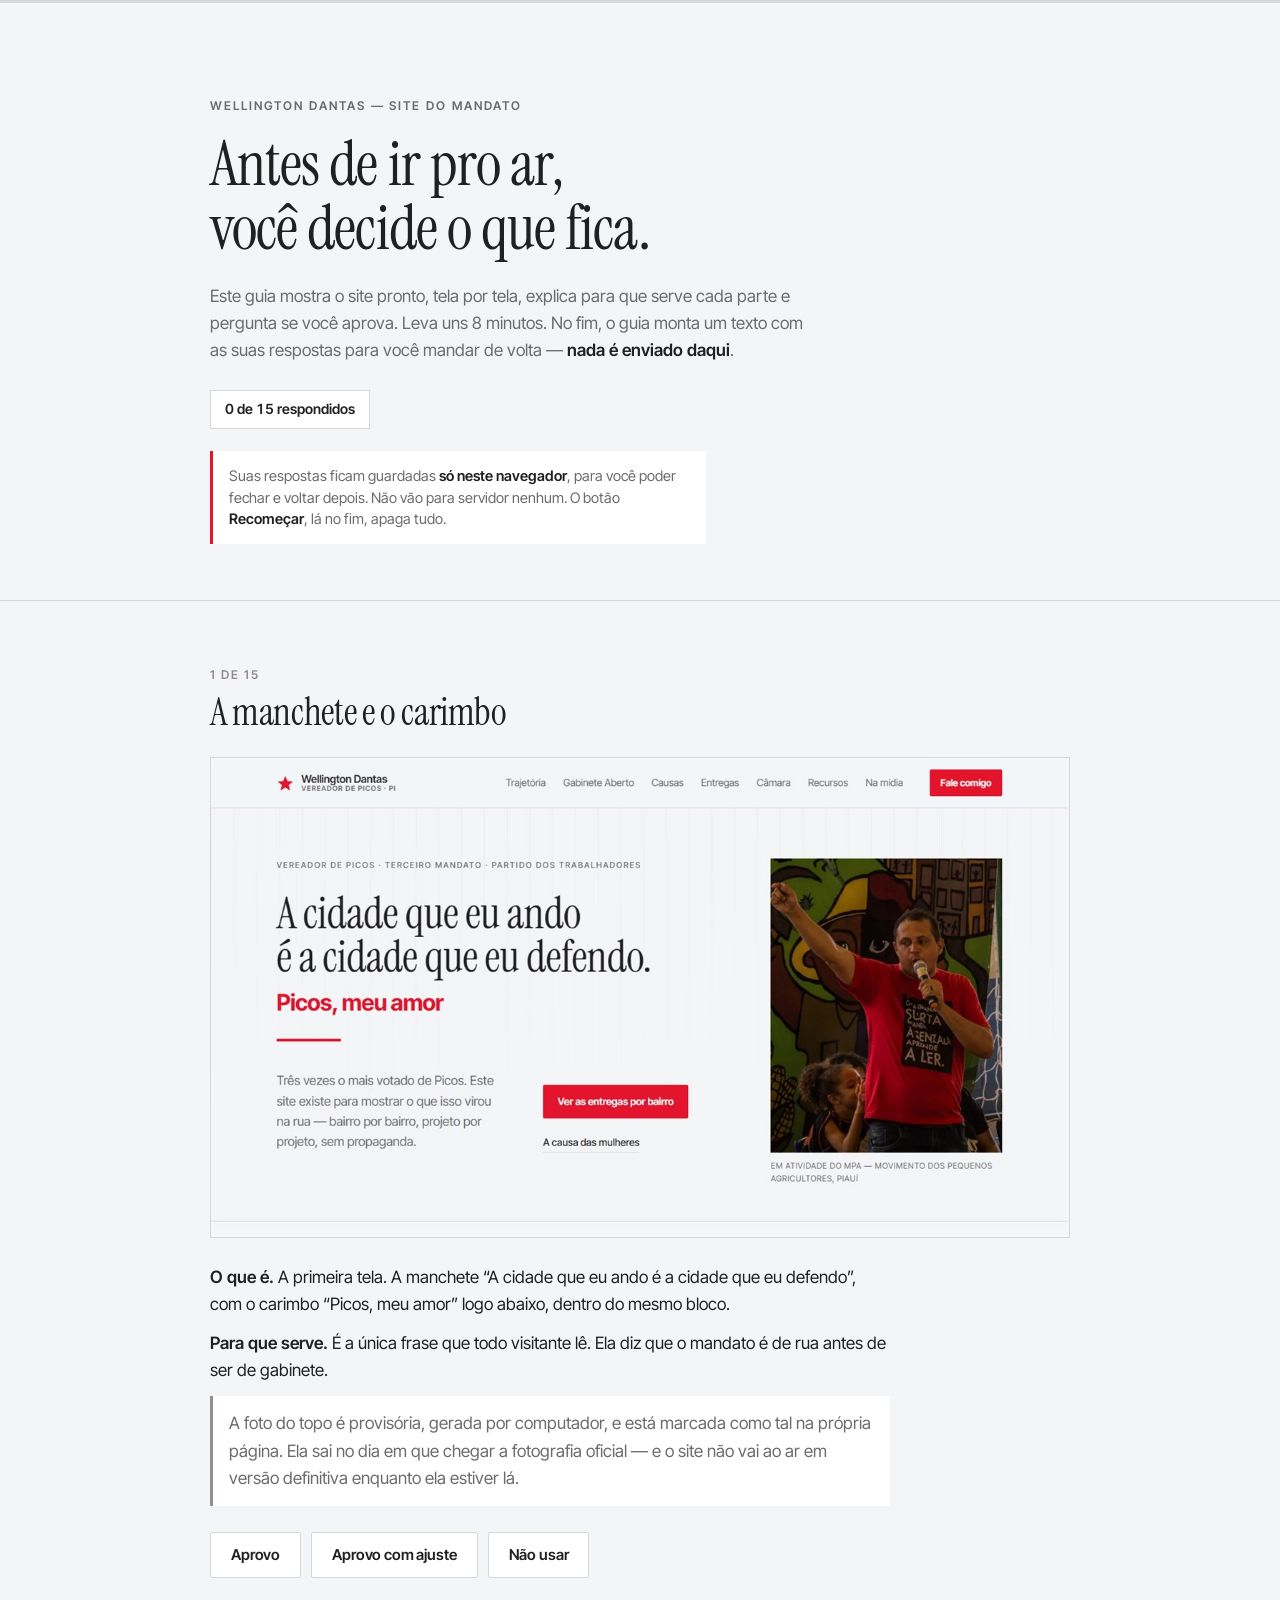
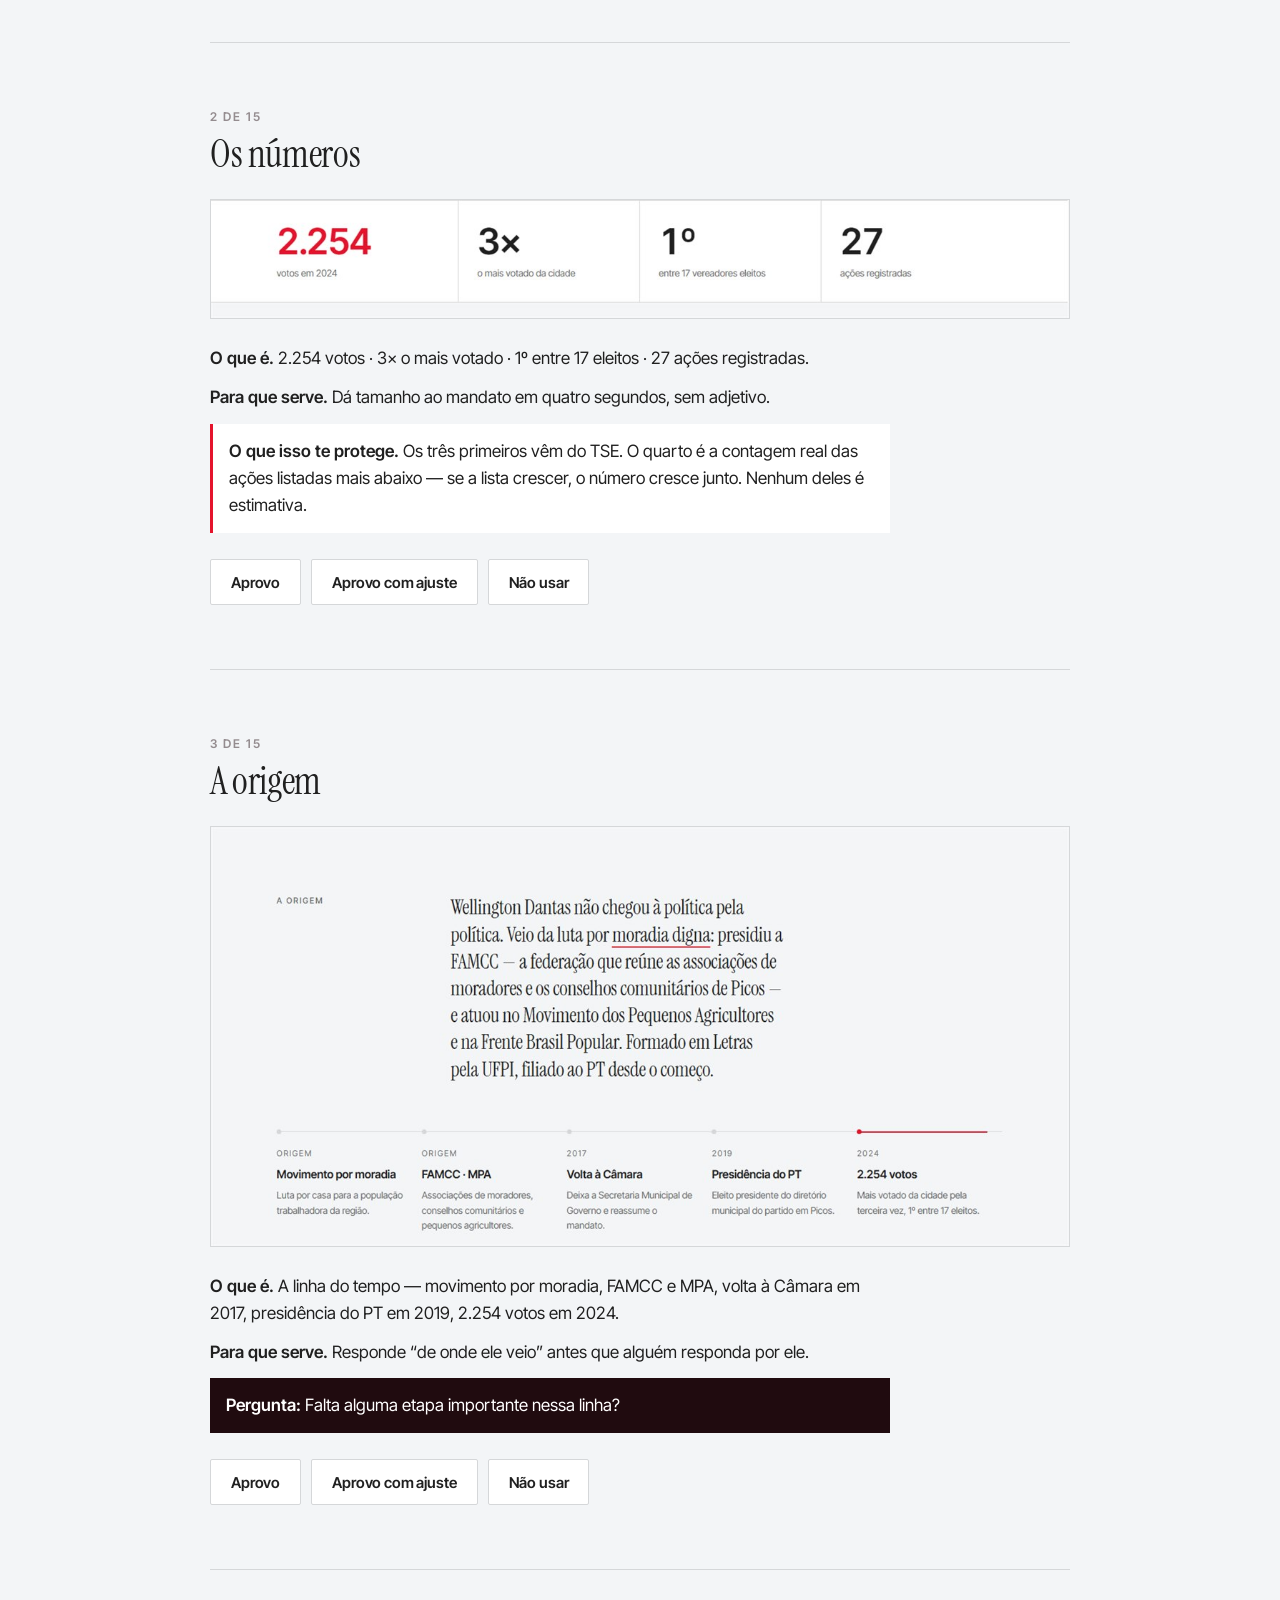
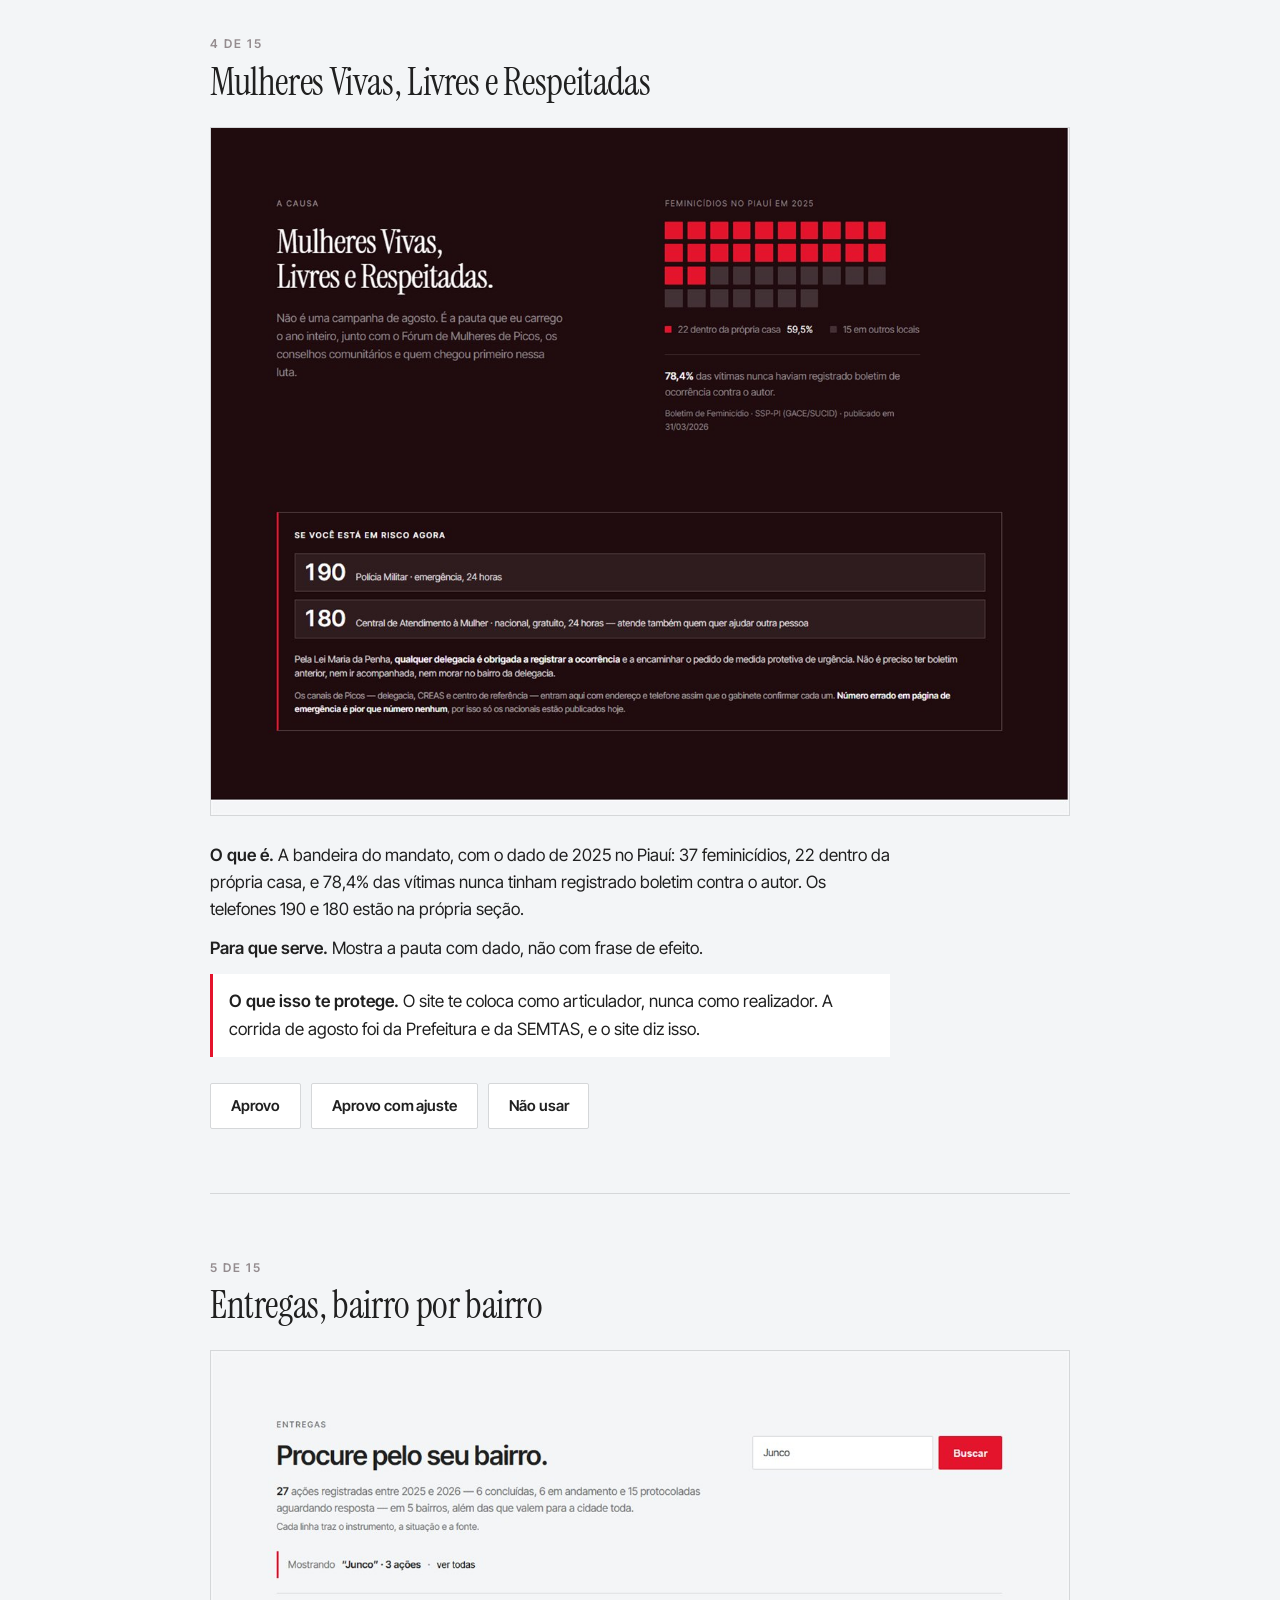
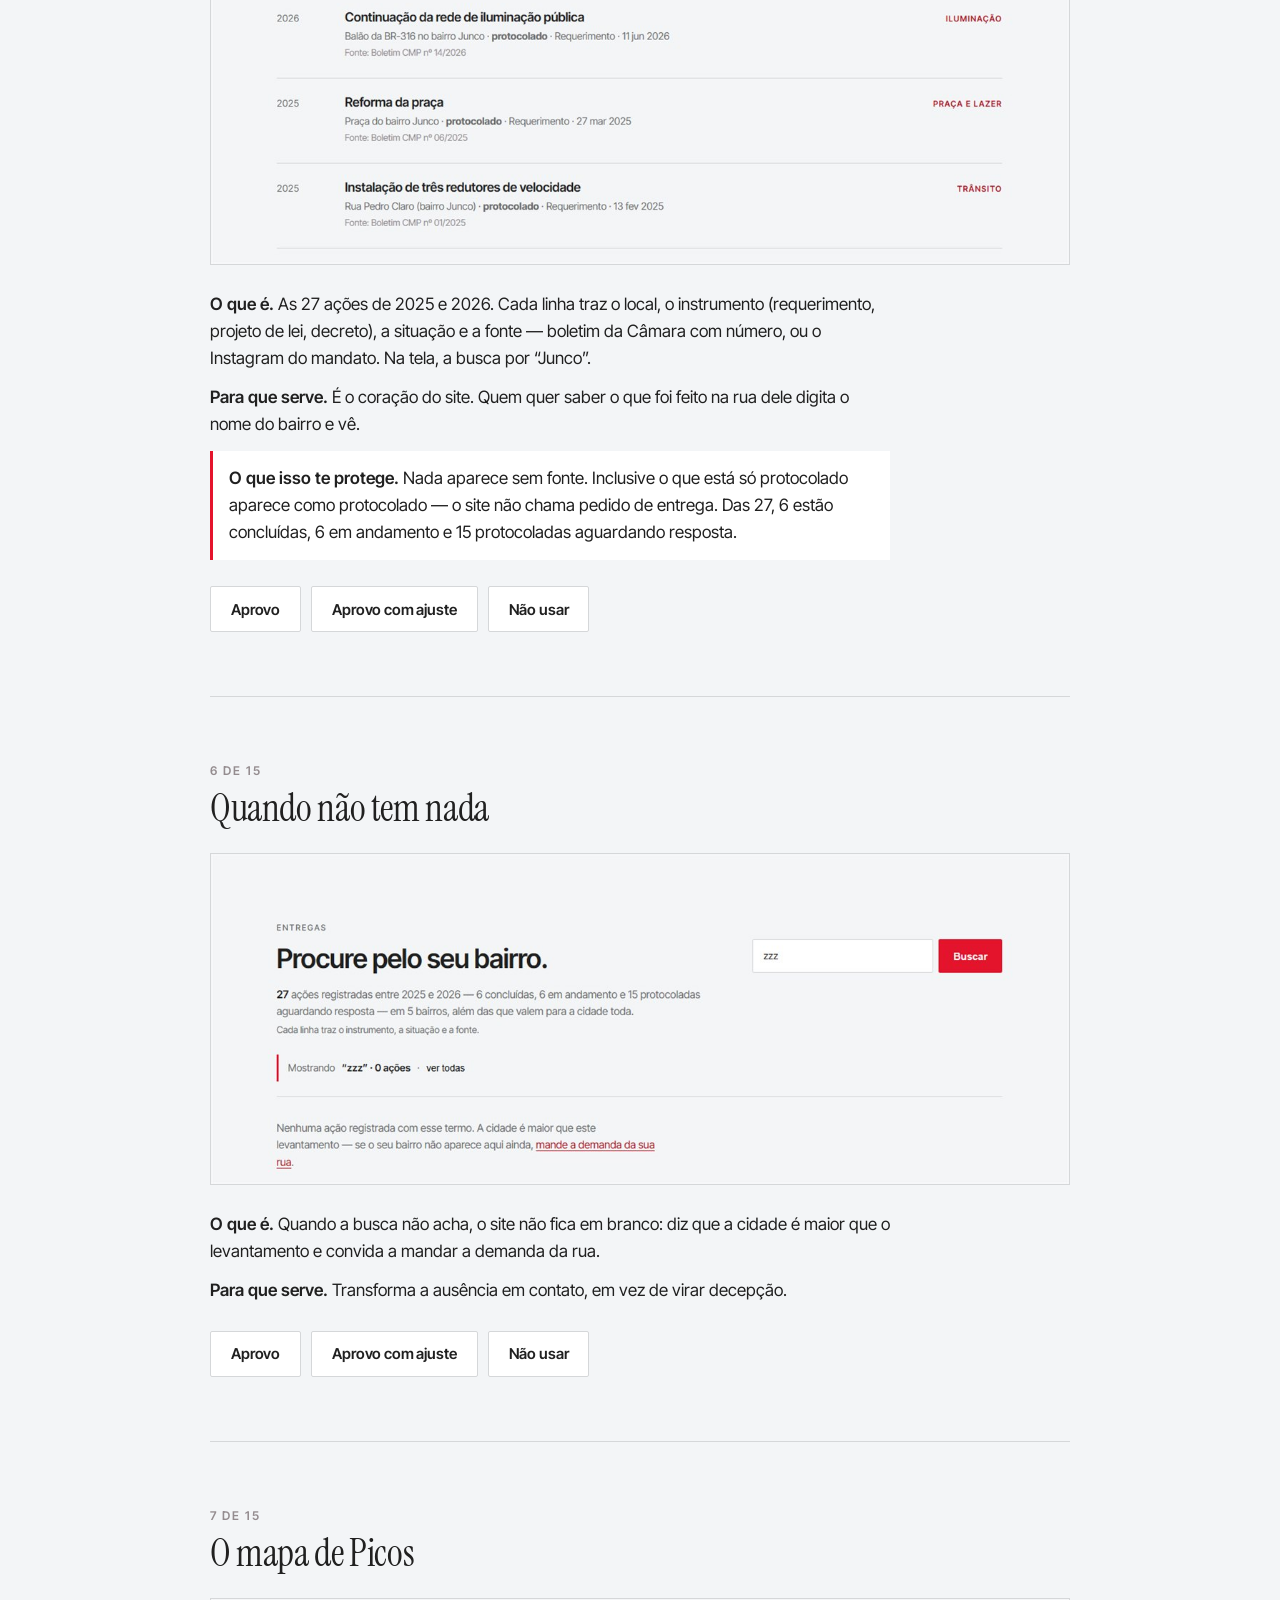
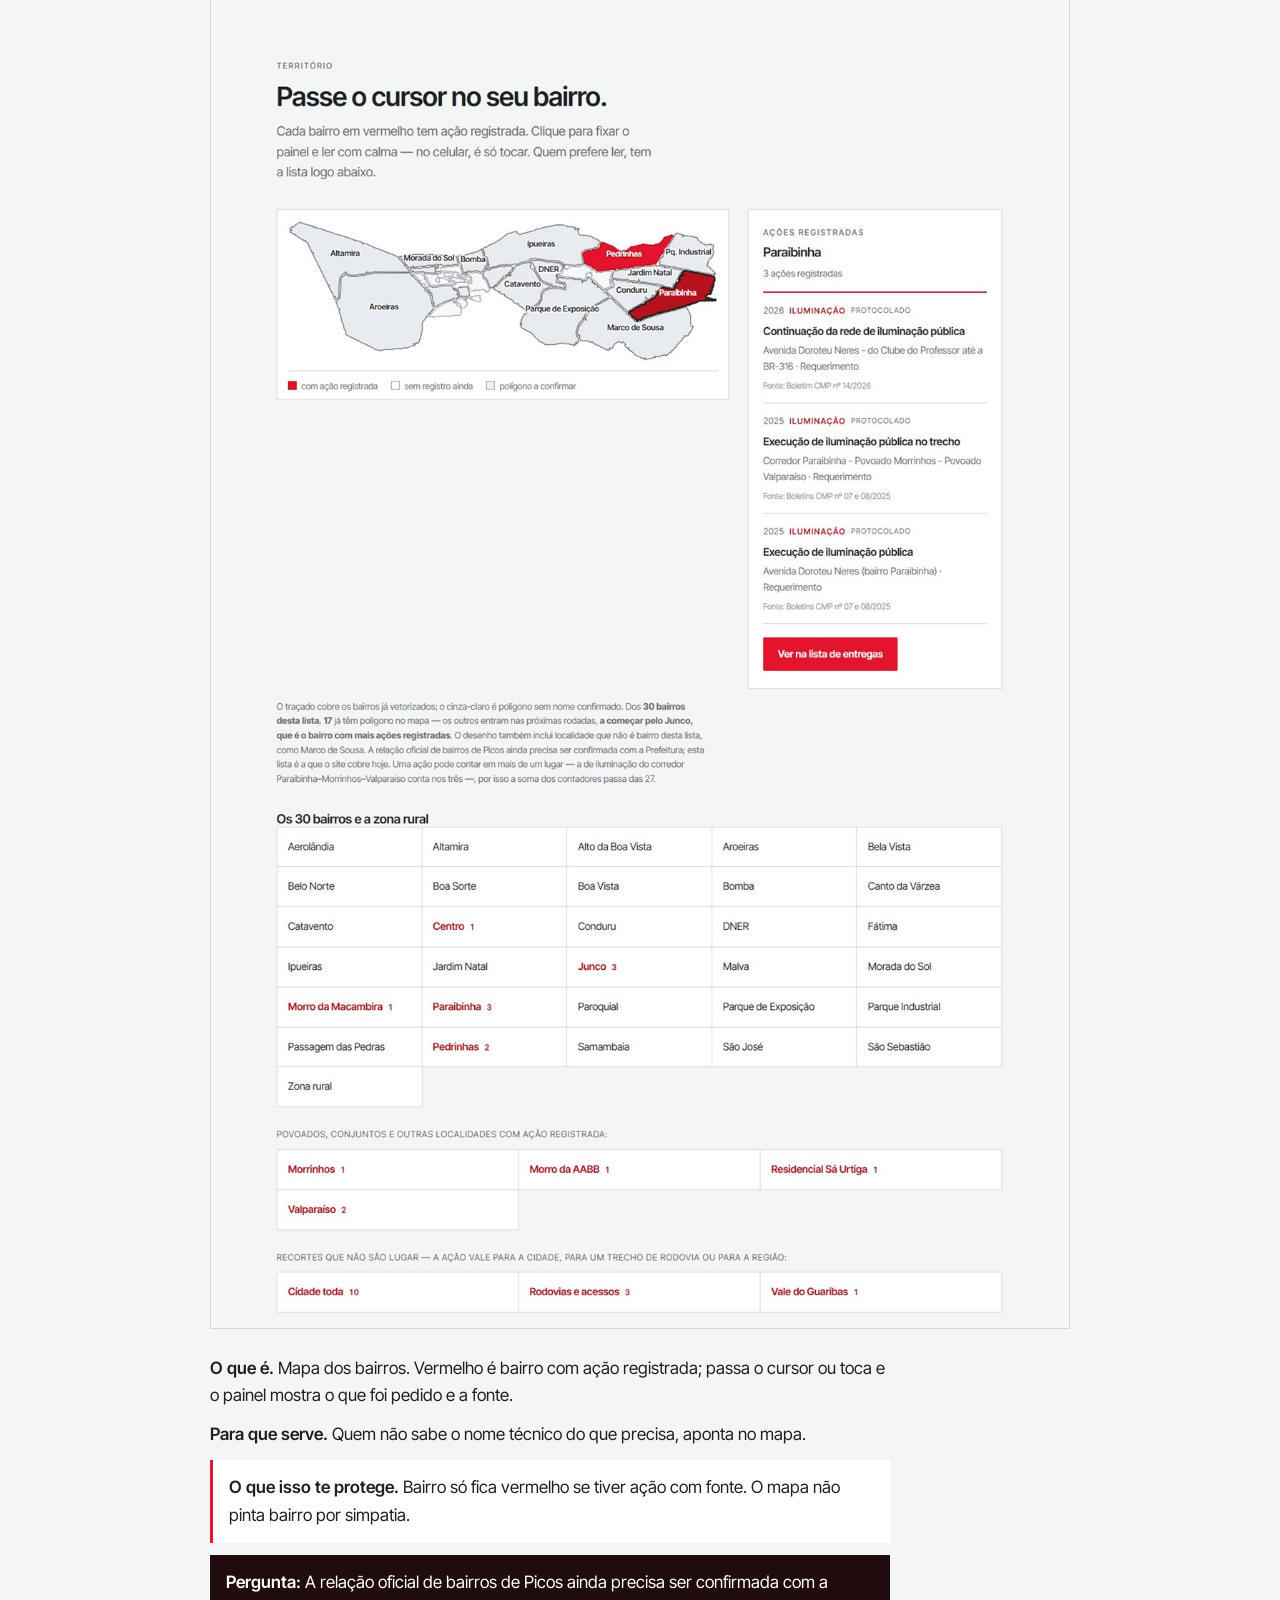
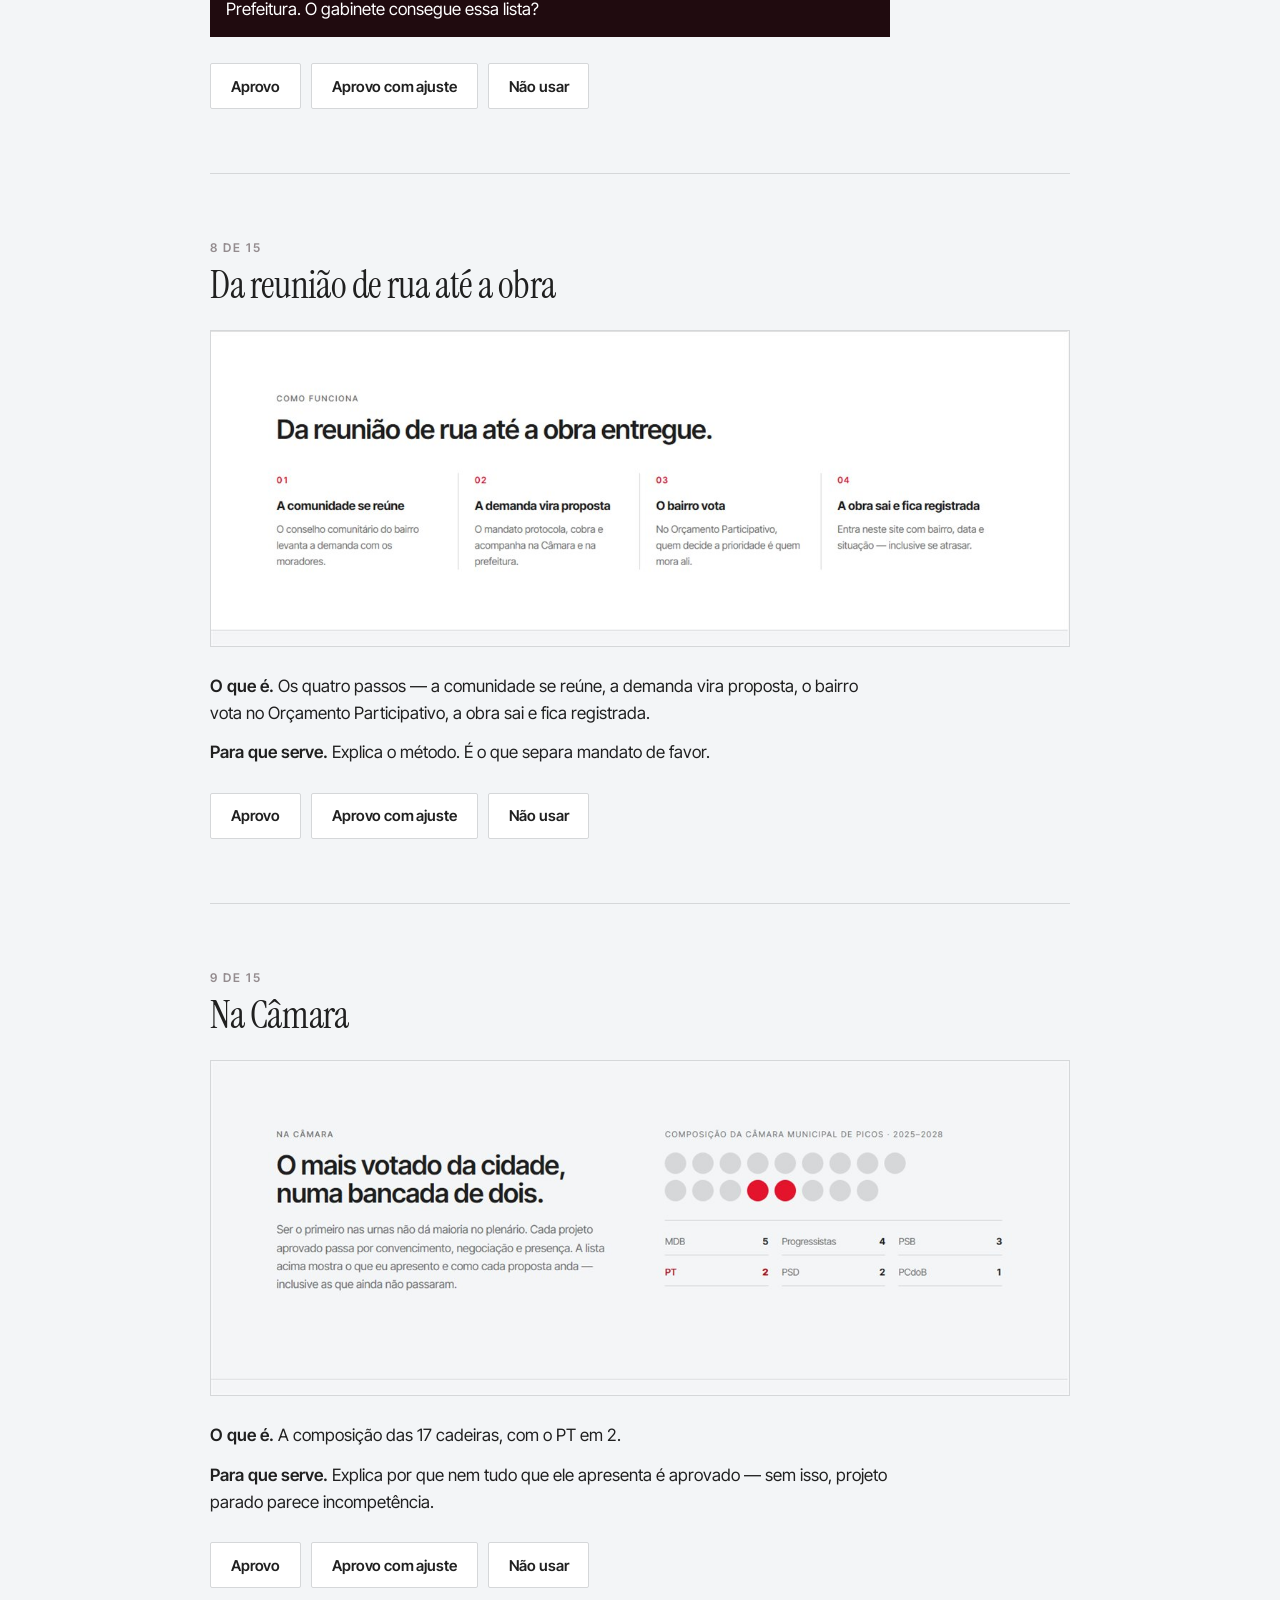
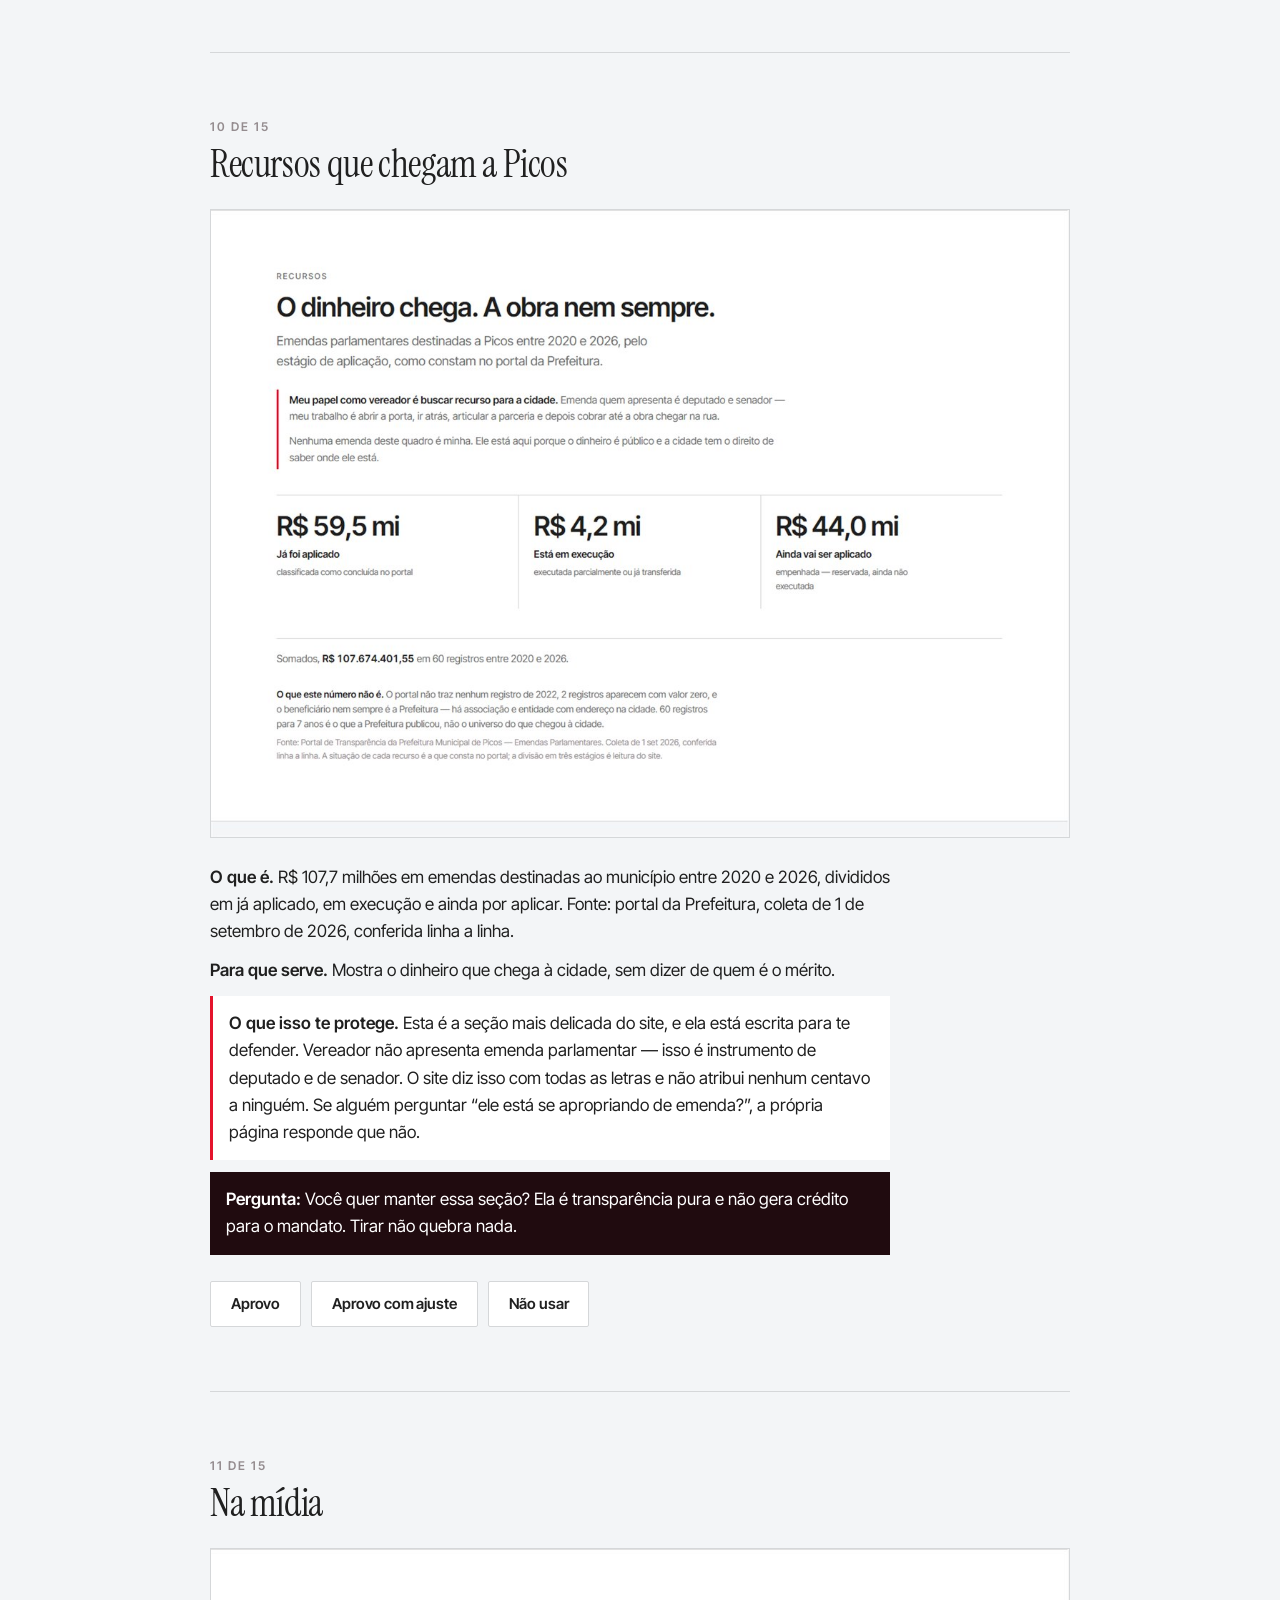
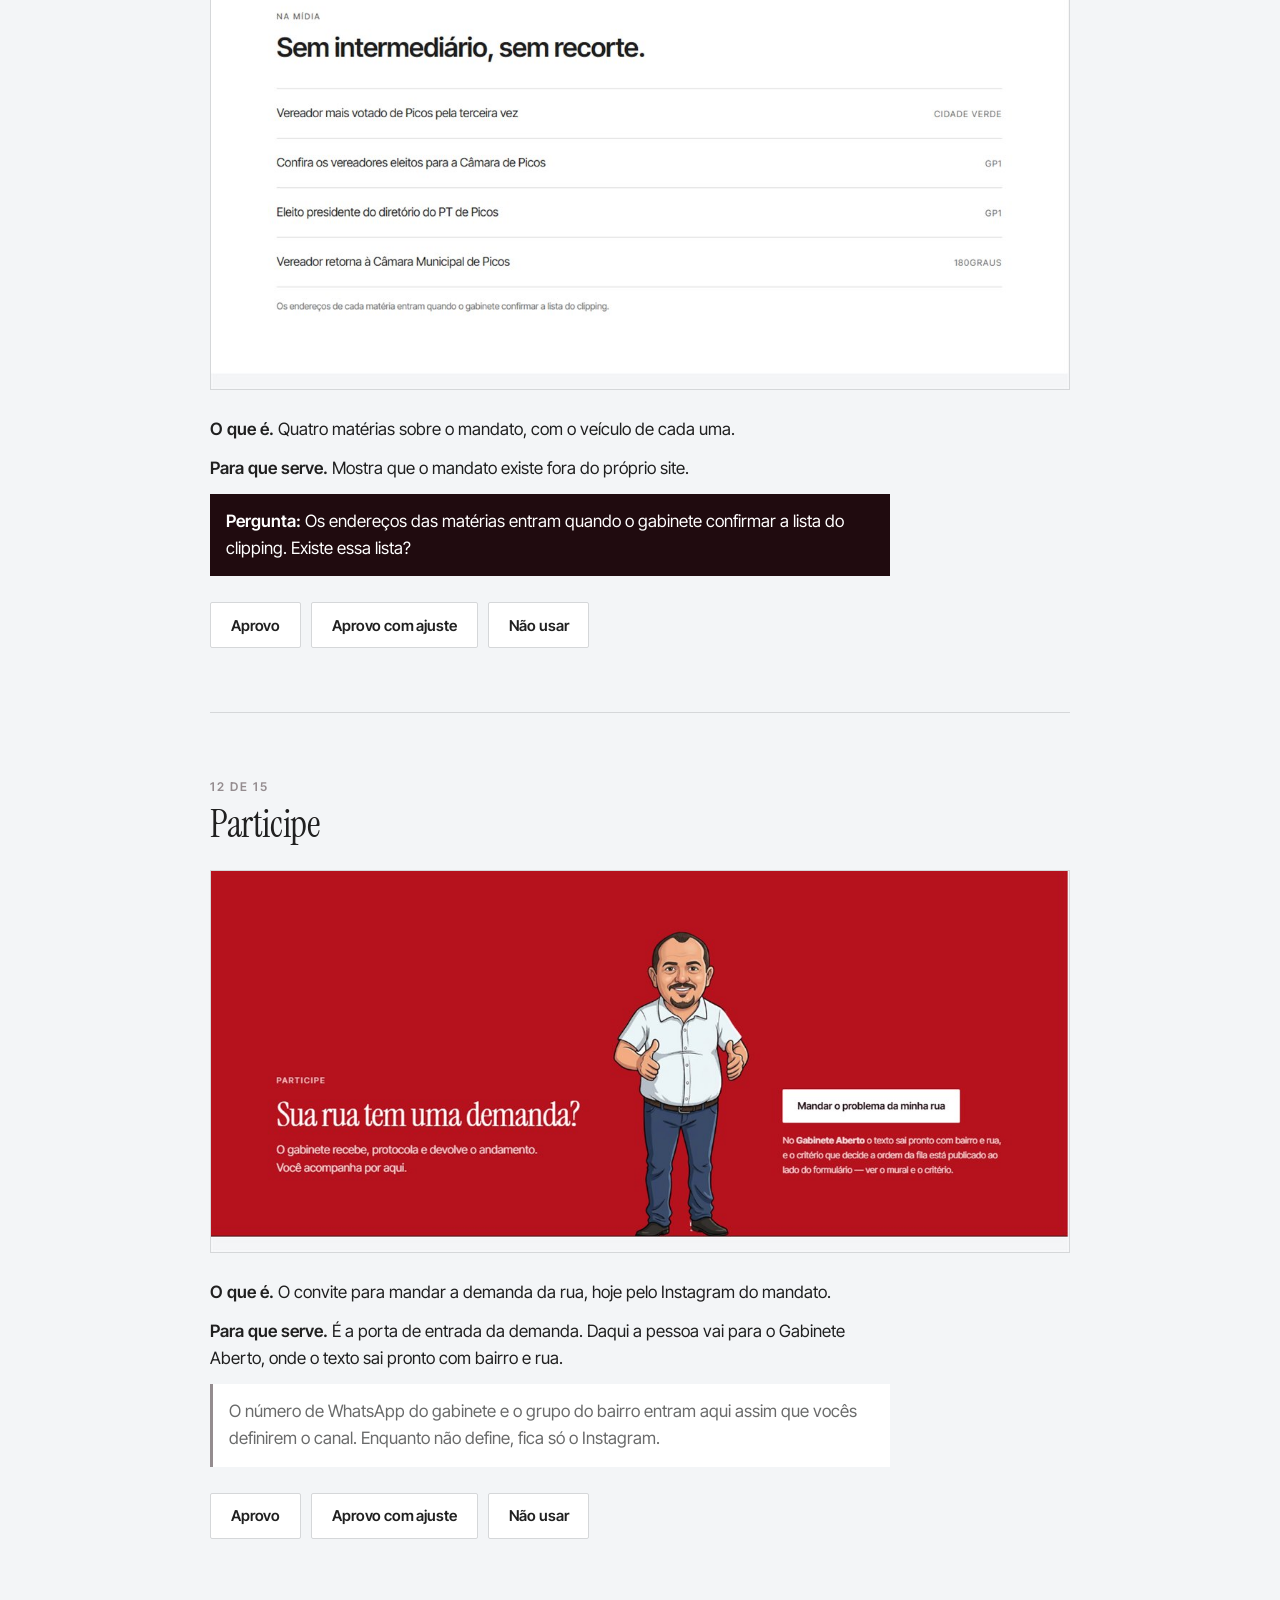
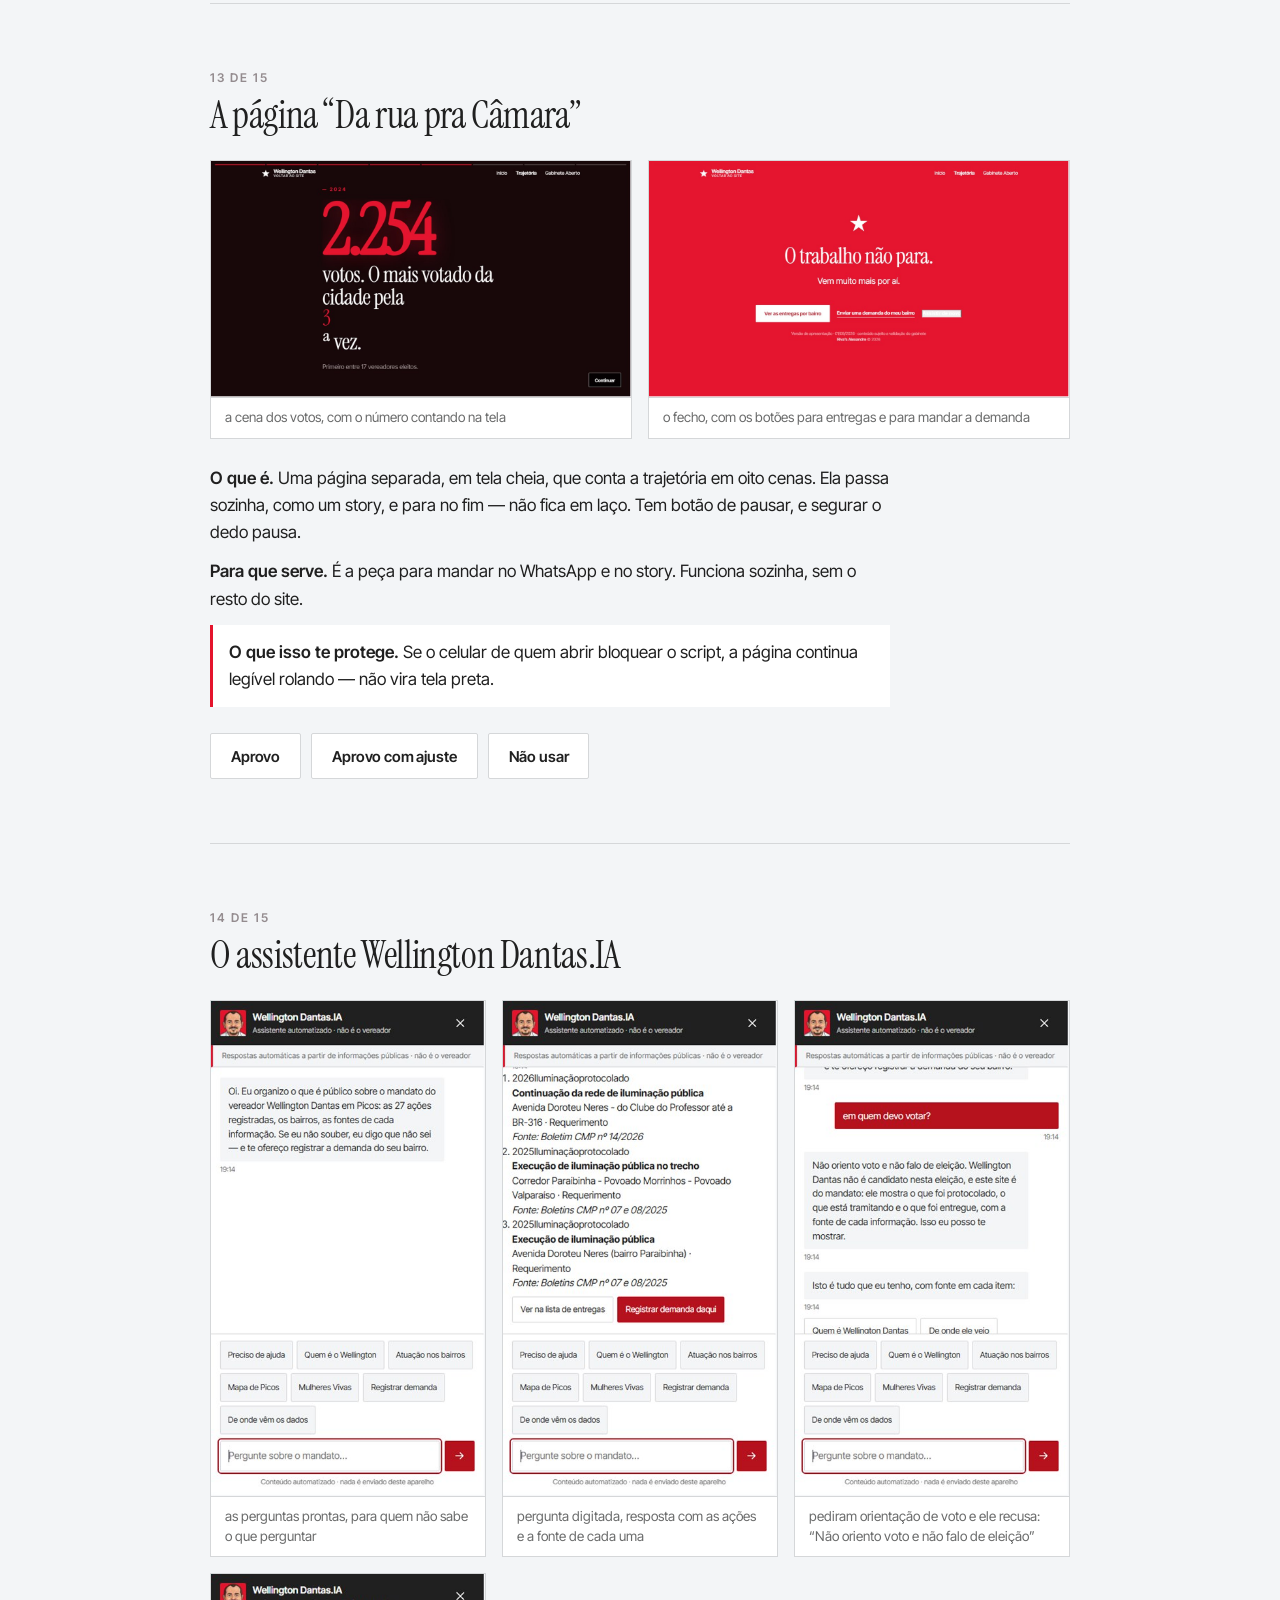
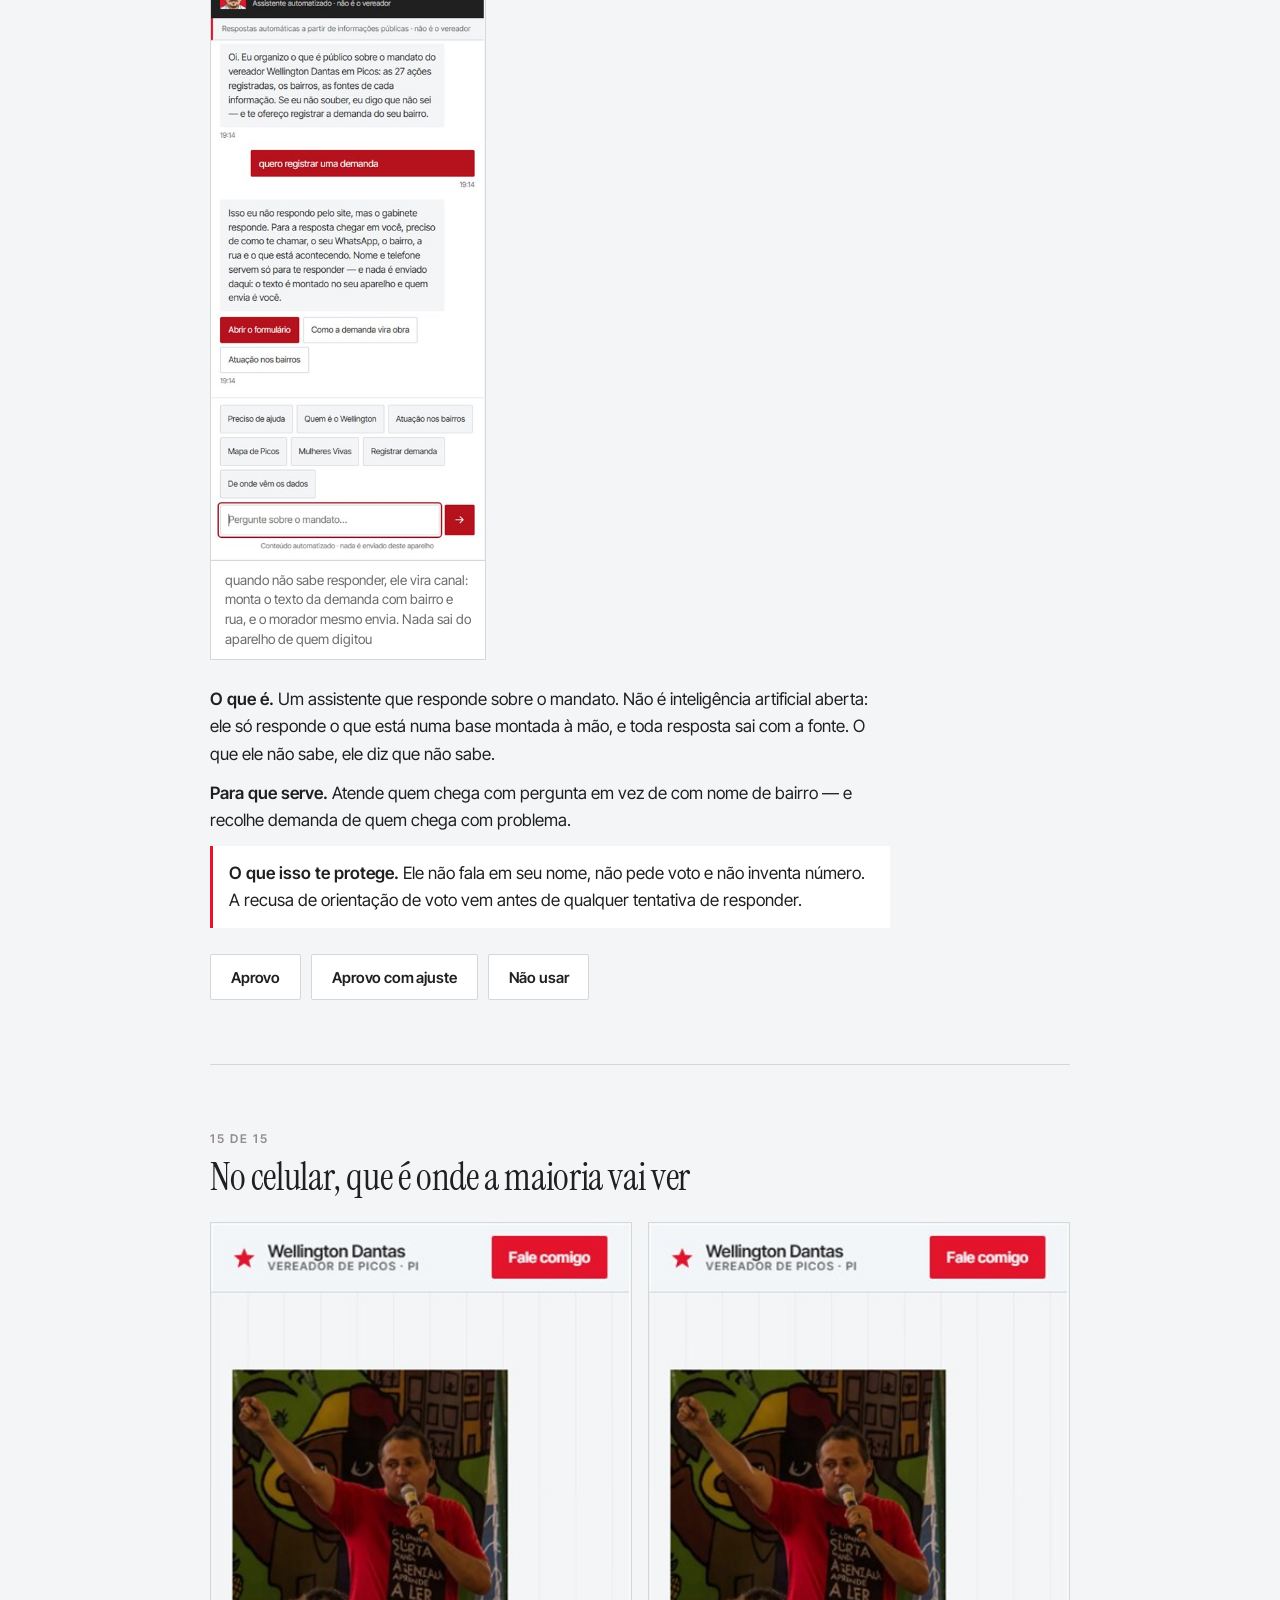
==== apresentacao.html @ 692d14fe "apresentacao.html — o guia interativo de aprovação, com telas geradas do site Uma página nova, aditi" ====
<!doctype html>
<html lang="pt-BR">
<head>
<meta charset="utf-8">
<meta name="viewport" content="width=device-width,initial-scale=1">
<title>Guia de aprovação — site do mandato de Wellington Dantas</title>
<meta name="robots" content="noindex,nofollow">
<meta name="theme-color" content="#F3F5F7">
<link rel="icon" href="img/selo.svg" type="image/svg+xml">
<link rel="stylesheet" href="css/fontes.css">
<link rel="stylesheet" href="css/apresentacao.css?v=09584dfa">
</head>
<body>

<div class="prog" aria-hidden="true"><div class="prog__f" id="prog-f"></div></div>

<main>

<header class="capa">
  <div class="wrap">
    <p class="olho">Wellington Dantas — site do mandato</p>
    <h1>Antes de ir pro ar,<br>você decide o que fica.</h1>
    <p class="capa__d">Este guia mostra o site pronto, tela por tela, explica para que serve cada parte e pergunta se você aprova. Leva uns 8 minutos. No fim, o guia monta um texto com as suas respostas para você mandar de volta — <b>nada é enviado daqui</b>.</p>
    <p class="capa__c" id="contador" aria-live="polite">0 de 15 respondidos</p>
    <p class="capa__g">Suas respostas ficam guardadas <b>só neste navegador</b>, para você poder fechar e voltar depois. Não vão para servidor nenhum. O botão <b>Recomeçar</b>, lá no fim, apaga tudo.</p>
  </div>
</header>

<div class="wrap">
    <article class="cartao" id="c-manchete" data-item="manchete">
      <header class="cartao__cab">
        <p class="cartao__n">1 de 15</p>
        <h2>A manchete e o carimbo</h2>
      </header>
      <div class="cartao__telas">
        <figure class="tela">
          <img src="img/apresentacao/01-hero.jpg" alt="Topo do site: a manchete “A cidade que eu ando é a cidade que eu defendo”, o carimbo “Picos, meu amor” em vermelho e a foto de Wellington Dantas ao microfone" width="1200" height="669" loading="lazy" decoding="async">
          
        </figure>
      </div>
      <div class="cartao__tx">
        <p><b>O que é.</b> A primeira tela. A manchete “A cidade que eu ando é a cidade que eu defendo”, com o carimbo “Picos, meu amor” logo abaixo, dentro do mesmo bloco.</p>
        <p><b>Para que serve.</b> É a única frase que todo visitante lê. Ela diz que o mandato é de rua antes de ser de gabinete.</p>
        
        <p class="aviso">A foto do topo é provisória, gerada por computador, e está marcada como tal na própria página. Ela sai no dia em que chegar a fotografia oficial — e o site não vai ao ar em versão definitiva enquanto ela estiver lá.</p>
        
      </div>
      <div class="voto" role="group" aria-label="Sua resposta sobre A manchete e o carimbo">
        <button type="button" class="voto__b" data-v="aprovo">Aprovo</button>
        <button type="button" class="voto__b" data-v="ajuste">Aprovo com ajuste</button>
        <button type="button" class="voto__b" data-v="nao">Não usar</button>
        <label class="voto__obs" hidden>
          <span>O que mudar:</span>
          <textarea rows="3" data-obs placeholder="Escreva aqui. Vai junto no texto do retorno."></textarea>
        </label>
      </div>
    </article>
    <article class="cartao" id="c-numeros" data-item="numeros">
      <header class="cartao__cab">
        <p class="cartao__n">2 de 15</p>
        <h2>Os números</h2>
      </header>
      <div class="cartao__telas">
        <figure class="tela">
          <img src="img/apresentacao/02-numeros.jpg" alt="Faixa com quatro números: 2.254 votos em 2024, 3× o mais votado da cidade, 1º entre 17 vereadores eleitos, 27 ações registradas" width="1200" height="165" loading="lazy" decoding="async">
          
        </figure>
      </div>
      <div class="cartao__tx">
        <p><b>O que é.</b> 2.254 votos · 3× o mais votado · 1º entre 17 eleitos · 27 ações registradas.</p>
        <p><b>Para que serve.</b> Dá tamanho ao mandato em quatro segundos, sem adjetivo.</p>
        <p class="prot"><b>O que isso te protege.</b> Os três primeiros vêm do TSE. O quarto é a contagem real das ações listadas mais abaixo — se a lista crescer, o número cresce junto. Nenhum deles é estimativa.</p>
        
        
      </div>
      <div class="voto" role="group" aria-label="Sua resposta sobre Os números">
        <button type="button" class="voto__b" data-v="aprovo">Aprovo</button>
        <button type="button" class="voto__b" data-v="ajuste">Aprovo com ajuste</button>
        <button type="button" class="voto__b" data-v="nao">Não usar</button>
        <label class="voto__obs" hidden>
          <span>O que mudar:</span>
          <textarea rows="3" data-obs placeholder="Escreva aqui. Vai junto no texto do retorno."></textarea>
        </label>
      </div>
    </article>
    <article class="cartao" id="c-origem" data-item="origem">
      <header class="cartao__cab">
        <p class="cartao__n">3 de 15</p>
        <h2>A origem</h2>
      </header>
      <div class="cartao__telas">
        <figure class="tela">
          <img src="img/apresentacao/03-origem.jpg" alt="Seção “Origem” com a linha do tempo: movimento por moradia, FAMCC e MPA, volta à Câmara em 2017, presidência do PT em 2019 e 2.254 votos em 2024" width="1200" height="585" loading="lazy" decoding="async">
          
        </figure>
      </div>
      <div class="cartao__tx">
        <p><b>O que é.</b> A linha do tempo — movimento por moradia, FAMCC e MPA, volta à Câmara em 2017, presidência do PT em 2019, 2.254 votos em 2024.</p>
        <p><b>Para que serve.</b> Responde “de onde ele veio” antes que alguém responda por ele.</p>
        
        
        <p class="perg"><b>Pergunta:</b> Falta alguma etapa importante nessa linha?</p>
      </div>
      <div class="voto" role="group" aria-label="Sua resposta sobre A origem">
        <button type="button" class="voto__b" data-v="aprovo">Aprovo</button>
        <button type="button" class="voto__b" data-v="ajuste">Aprovo com ajuste</button>
        <button type="button" class="voto__b" data-v="nao">Não usar</button>
        <label class="voto__obs" hidden>
          <span>O que mudar — e a resposta da pergunta acima:</span>
          <textarea rows="3" data-obs placeholder="Escreva aqui. Vai junto no texto do retorno."></textarea>
        </label>
      </div>
    </article>
    <article class="cartao" id="c-mulheres" data-item="mulheres">
      <header class="cartao__cab">
        <p class="cartao__n">4 de 15</p>
        <h2>Mulheres Vivas, Livres e Respeitadas</h2>
      </header>
      <div class="cartao__telas">
        <figure class="tela">
          <img src="img/apresentacao/04-bandeira.jpg" alt="Seção da bandeira do mandato, em fundo escuro, com o dado de feminicídios no Piauí em 2025 e os telefones 190 e 180" width="1200" height="961" loading="lazy" decoding="async">
          
        </figure>
      </div>
      <div class="cartao__tx">
        <p><b>O que é.</b> A bandeira do mandato, com o dado de 2025 no Piauí: 37 feminicídios, 22 dentro da própria casa, e 78,4% das vítimas nunca tinham registrado boletim contra o autor. Os telefones 190 e 180 estão na própria seção.</p>
        <p><b>Para que serve.</b> Mostra a pauta com dado, não com frase de efeito.</p>
        <p class="prot"><b>O que isso te protege.</b> O site te coloca como articulador, nunca como realizador. A corrida de agosto foi da Prefeitura e da SEMTAS, e o site diz isso.</p>
        
        
      </div>
      <div class="voto" role="group" aria-label="Sua resposta sobre Mulheres Vivas, Livres e Respeitadas">
        <button type="button" class="voto__b" data-v="aprovo">Aprovo</button>
        <button type="button" class="voto__b" data-v="ajuste">Aprovo com ajuste</button>
        <button type="button" class="voto__b" data-v="nao">Não usar</button>
        <label class="voto__obs" hidden>
          <span>O que mudar:</span>
          <textarea rows="3" data-obs placeholder="Escreva aqui. Vai junto no texto do retorno."></textarea>
        </label>
      </div>
    </article>
    <article class="cartao" id="c-entregas" data-item="entregas">
      <header class="cartao__cab">
        <p class="cartao__n">5 de 15</p>
        <h2>Entregas, bairro por bairro</h2>
      </header>
      <div class="cartao__telas">
        <figure class="tela">
          <img src="img/apresentacao/05-entregas.jpg" alt="Seção de entregas com a busca preenchida com “Junco” e as três ações registradas naquele bairro, cada uma com instrumento, situação e fonte" width="1200" height="717" loading="lazy" decoding="async">
          
        </figure>
      </div>
      <div class="cartao__tx">
        <p><b>O que é.</b> As 27 ações de 2025 e 2026. Cada linha traz o local, o instrumento (requerimento, projeto de lei, decreto), a situação e a fonte — boletim da Câmara com número, ou o Instagram do mandato. Na tela, a busca por “Junco”.</p>
        <p><b>Para que serve.</b> É o coração do site. Quem quer saber o que foi feito na rua dele digita o nome do bairro e vê.</p>
        <p class="prot"><b>O que isso te protege.</b> Nada aparece sem fonte. Inclusive o que está só protocolado aparece como protocolado — o site não chama pedido de entrega. Das 27, 6 estão concluídas, 6 em andamento e 15 protocoladas aguardando resposta.</p>
        
        
      </div>
      <div class="voto" role="group" aria-label="Sua resposta sobre Entregas, bairro por bairro">
        <button type="button" class="voto__b" data-v="aprovo">Aprovo</button>
        <button type="button" class="voto__b" data-v="ajuste">Aprovo com ajuste</button>
        <button type="button" class="voto__b" data-v="nao">Não usar</button>
        <label class="voto__obs" hidden>
          <span>O que mudar:</span>
          <textarea rows="3" data-obs placeholder="Escreva aqui. Vai junto no texto do retorno."></textarea>
        </label>
      </div>
    </article>
    <article class="cartao" id="c-vazio" data-item="vazio">
      <header class="cartao__cab">
        <p class="cartao__n">6 de 15</p>
        <h2>Quando não tem nada</h2>
      </header>
      <div class="cartao__telas">
        <figure class="tela">
          <img src="img/apresentacao/06-entregas-vazio.jpg" alt="A mesma seção com uma busca sem resultado, mostrando o texto que convida a mandar a demanda da rua em vez de deixar a tela em branco" width="1200" height="461" loading="lazy" decoding="async">
          
        </figure>
      </div>
      <div class="cartao__tx">
        <p><b>O que é.</b> Quando a busca não acha, o site não fica em branco: diz que a cidade é maior que o levantamento e convida a mandar a demanda da rua.</p>
        <p><b>Para que serve.</b> Transforma a ausência em contato, em vez de virar decepção.</p>
        
        
        
      </div>
      <div class="voto" role="group" aria-label="Sua resposta sobre Quando não tem nada">
        <button type="button" class="voto__b" data-v="aprovo">Aprovo</button>
        <button type="button" class="voto__b" data-v="ajuste">Aprovo com ajuste</button>
        <button type="button" class="voto__b" data-v="nao">Não usar</button>
        <label class="voto__obs" hidden>
          <span>O que mudar:</span>
          <textarea rows="3" data-obs placeholder="Escreva aqui. Vai junto no texto do retorno."></textarea>
        </label>
      </div>
    </article>
    <article class="cartao" id="c-mapa" data-item="mapa">
      <header class="cartao__cab">
        <p class="cartao__n">7 de 15</p>
        <h2>O mapa de Picos</h2>
      </header>
      <div class="cartao__telas">
        <figure class="tela">
          <img src="img/apresentacao/07-mapa.jpg" alt="Mapa dos bairros de Picos, com os bairros que têm ação registrada em vermelho e o painel lateral aberto mostrando o que foi pedido e a fonte" width="1200" height="1859" loading="lazy" decoding="async">
          
        </figure>
      </div>
      <div class="cartao__tx">
        <p><b>O que é.</b> Mapa dos bairros. Vermelho é bairro com ação registrada; passa o cursor ou toca e o painel mostra o que foi pedido e a fonte.</p>
        <p><b>Para que serve.</b> Quem não sabe o nome técnico do que precisa, aponta no mapa.</p>
        <p class="prot"><b>O que isso te protege.</b> Bairro só fica vermelho se tiver ação com fonte. O mapa não pinta bairro por simpatia.</p>
        
        <p class="perg"><b>Pergunta:</b> A relação oficial de bairros de Picos ainda precisa ser confirmada com a Prefeitura. O gabinete consegue essa lista?</p>
      </div>
      <div class="voto" role="group" aria-label="Sua resposta sobre O mapa de Picos">
        <button type="button" class="voto__b" data-v="aprovo">Aprovo</button>
        <button type="button" class="voto__b" data-v="ajuste">Aprovo com ajuste</button>
        <button type="button" class="voto__b" data-v="nao">Não usar</button>
        <label class="voto__obs" hidden>
          <span>O que mudar — e a resposta da pergunta acima:</span>
          <textarea rows="3" data-obs placeholder="Escreva aqui. Vai junto no texto do retorno."></textarea>
        </label>
      </div>
    </article>
    <article class="cartao" id="c-metodo" data-item="metodo">
      <header class="cartao__cab">
        <p class="cartao__n">8 de 15</p>
        <h2>Da reunião de rua até a obra</h2>
      </header>
      <div class="cartao__telas">
        <figure class="tela">
          <img src="img/apresentacao/08-como-funciona.jpg" alt="Seção “Como funciona” com os quatro passos: a comunidade se reúne, a demanda vira proposta, o bairro vota no Orçamento Participativo, a obra sai e fica registrada" width="1200" height="440" loading="lazy" decoding="async">
          
        </figure>
      </div>
      <div class="cartao__tx">
        <p><b>O que é.</b> Os quatro passos — a comunidade se reúne, a demanda vira proposta, o bairro vota no Orçamento Participativo, a obra sai e fica registrada.</p>
        <p><b>Para que serve.</b> Explica o método. É o que separa mandato de favor.</p>
        
        
        
      </div>
      <div class="voto" role="group" aria-label="Sua resposta sobre Da reunião de rua até a obra">
        <button type="button" class="voto__b" data-v="aprovo">Aprovo</button>
        <button type="button" class="voto__b" data-v="ajuste">Aprovo com ajuste</button>
        <button type="button" class="voto__b" data-v="nao">Não usar</button>
        <label class="voto__obs" hidden>
          <span>O que mudar:</span>
          <textarea rows="3" data-obs placeholder="Escreva aqui. Vai junto no texto do retorno."></textarea>
        </label>
      </div>
    </article>
    <article class="cartao" id="c-camara" data-item="camara">
      <header class="cartao__cab">
        <p class="cartao__n">9 de 15</p>
        <h2>Na Câmara</h2>
      </header>
      <div class="cartao__telas">
        <figure class="tela">
          <img src="img/apresentacao/09-camara.jpg" alt="Seção sobre a Câmara Municipal de Picos, com a composição das 17 cadeiras e o PT em duas" width="1200" height="468" loading="lazy" decoding="async">
          
        </figure>
      </div>
      <div class="cartao__tx">
        <p><b>O que é.</b> A composição das 17 cadeiras, com o PT em 2.</p>
        <p><b>Para que serve.</b> Explica por que nem tudo que ele apresenta é aprovado — sem isso, projeto parado parece incompetência.</p>
        
        
        
      </div>
      <div class="voto" role="group" aria-label="Sua resposta sobre Na Câmara">
        <button type="button" class="voto__b" data-v="aprovo">Aprovo</button>
        <button type="button" class="voto__b" data-v="ajuste">Aprovo com ajuste</button>
        <button type="button" class="voto__b" data-v="nao">Não usar</button>
        <label class="voto__obs" hidden>
          <span>O que mudar:</span>
          <textarea rows="3" data-obs placeholder="Escreva aqui. Vai junto no texto do retorno."></textarea>
        </label>
      </div>
    </article>
    <article class="cartao" id="c-recursos" data-item="recursos">
      <header class="cartao__cab">
        <p class="cartao__n">10 de 15</p>
        <h2>Recursos que chegam a Picos</h2>
      </header>
      <div class="cartao__telas">
        <figure class="tela">
          <img src="img/apresentacao/10-recursos.jpg" alt="Seção de recursos, com R$ 107,7 milhões em emendas destinadas ao município divididos em já aplicado, em execução e ainda por aplicar, e a nota “O que este número não é”" width="1200" height="876" loading="lazy" decoding="async">
          
        </figure>
      </div>
      <div class="cartao__tx">
        <p><b>O que é.</b> R$ 107,7 milhões em emendas destinadas ao município entre 2020 e 2026, divididos em já aplicado, em execução e ainda por aplicar. Fonte: portal da Prefeitura, coleta de 1 de setembro de 2026, conferida linha a linha.</p>
        <p><b>Para que serve.</b> Mostra o dinheiro que chega à cidade, sem dizer de quem é o mérito.</p>
        <p class="prot"><b>O que isso te protege.</b> Esta é a seção mais delicada do site, e ela está escrita para te defender. Vereador não apresenta emenda parlamentar — isso é instrumento de deputado e de senador. O site diz isso com todas as letras e não atribui nenhum centavo a ninguém. Se alguém perguntar “ele está se apropriando de emenda?”, a própria página responde que não.</p>
        
        <p class="perg"><b>Pergunta:</b> Você quer manter essa seção? Ela é transparência pura e não gera crédito para o mandato. Tirar não quebra nada.</p>
      </div>
      <div class="voto" role="group" aria-label="Sua resposta sobre Recursos que chegam a Picos">
        <button type="button" class="voto__b" data-v="aprovo">Aprovo</button>
        <button type="button" class="voto__b" data-v="ajuste">Aprovo com ajuste</button>
        <button type="button" class="voto__b" data-v="nao">Não usar</button>
        <label class="voto__obs" hidden>
          <span>O que mudar — e a resposta da pergunta acima:</span>
          <textarea rows="3" data-obs placeholder="Escreva aqui. Vai junto no texto do retorno."></textarea>
        </label>
      </div>
    </article>
    <article class="cartao" id="c-midia" data-item="midia">
      <header class="cartao__cab">
        <p class="cartao__n">11 de 15</p>
        <h2>Na mídia</h2>
      </header>
      <div class="cartao__telas">
        <figure class="tela">
          <img src="img/apresentacao/11-midia.jpg" alt="Seção “Na mídia” com quatro matérias sobre o mandato e os veículos que as publicaram" width="1200" height="615" loading="lazy" decoding="async">
          
        </figure>
      </div>
      <div class="cartao__tx">
        <p><b>O que é.</b> Quatro matérias sobre o mandato, com o veículo de cada uma.</p>
        <p><b>Para que serve.</b> Mostra que o mandato existe fora do próprio site.</p>
        
        
        <p class="perg"><b>Pergunta:</b> Os endereços das matérias entram quando o gabinete confirmar a lista do clipping. Existe essa lista?</p>
      </div>
      <div class="voto" role="group" aria-label="Sua resposta sobre Na mídia">
        <button type="button" class="voto__b" data-v="aprovo">Aprovo</button>
        <button type="button" class="voto__b" data-v="ajuste">Aprovo com ajuste</button>
        <button type="button" class="voto__b" data-v="nao">Não usar</button>
        <label class="voto__obs" hidden>
          <span>O que mudar — e a resposta da pergunta acima:</span>
          <textarea rows="3" data-obs placeholder="Escreva aqui. Vai junto no texto do retorno."></textarea>
        </label>
      </div>
    </article>
    <article class="cartao" id="c-participe" data-item="participe">
      <header class="cartao__cab">
        <p class="cartao__n">12 de 15</p>
        <h2>Participe</h2>
      </header>
      <div class="cartao__telas">
        <figure class="tela">
          <img src="img/apresentacao/12-participe.jpg" alt="Seção “Participe”, com o convite para mandar o problema da rua e o boneco do vereador ao lado" width="1200" height="533" loading="lazy" decoding="async">
          
        </figure>
      </div>
      <div class="cartao__tx">
        <p><b>O que é.</b> O convite para mandar a demanda da rua, hoje pelo Instagram do mandato.</p>
        <p><b>Para que serve.</b> É a porta de entrada da demanda. Daqui a pessoa vai para o Gabinete Aberto, onde o texto sai pronto com bairro e rua.</p>
        
        <p class="aviso">O número de WhatsApp do gabinete e o grupo do bairro entram aqui assim que vocês definirem o canal. Enquanto não define, fica só o Instagram.</p>
        
      </div>
      <div class="voto" role="group" aria-label="Sua resposta sobre Participe">
        <button type="button" class="voto__b" data-v="aprovo">Aprovo</button>
        <button type="button" class="voto__b" data-v="ajuste">Aprovo com ajuste</button>
        <button type="button" class="voto__b" data-v="nao">Não usar</button>
        <label class="voto__obs" hidden>
          <span>O que mudar:</span>
          <textarea rows="3" data-obs placeholder="Escreva aqui. Vai junto no texto do retorno."></textarea>
        </label>
      </div>
    </article>
    <article class="cartao" id="c-trajetoria" data-item="trajetoria">
      <header class="cartao__cab">
        <p class="cartao__n">13 de 15</p>
        <h2>A página “Da rua pra Câmara”</h2>
      </header>
      <div class="cartao__telas cartao__telas--multi">
        <figure class="tela">
          <img src="img/apresentacao/13-trajetoria-votos.jpg" alt="Cena da trajetória mostrando 2.254 votos em 2024" width="1200" height="676" loading="lazy" decoding="async">
          <figcaption>a cena dos votos, com o número contando na tela</figcaption>
        </figure>
        <figure class="tela">
          <img src="img/apresentacao/14-trajetoria-fecho.jpg" alt="Cena de fecho da trajetória, em vermelho, com “O trabalho não para”" width="1200" height="676" loading="lazy" decoding="async">
          <figcaption>o fecho, com os botões para entregas e para mandar a demanda</figcaption>
        </figure>
      </div>
      <div class="cartao__tx">
        <p><b>O que é.</b> Uma página separada, em tela cheia, que conta a trajetória em oito cenas. Ela passa sozinha, como um story, e para no fim — não fica em laço. Tem botão de pausar, e segurar o dedo pausa.</p>
        <p><b>Para que serve.</b> É a peça para mandar no WhatsApp e no story. Funciona sozinha, sem o resto do site.</p>
        <p class="prot"><b>O que isso te protege.</b> Se o celular de quem abrir bloquear o script, a página continua legível rolando — não vira tela preta.</p>
        
        
      </div>
      <div class="voto" role="group" aria-label="Sua resposta sobre A página “Da rua pra Câmara”">
        <button type="button" class="voto__b" data-v="aprovo">Aprovo</button>
        <button type="button" class="voto__b" data-v="ajuste">Aprovo com ajuste</button>
        <button type="button" class="voto__b" data-v="nao">Não usar</button>
        <label class="voto__obs" hidden>
          <span>O que mudar:</span>
          <textarea rows="3" data-obs placeholder="Escreva aqui. Vai junto no texto do retorno."></textarea>
        </label>
      </div>
    </article>
    <article class="cartao" id="c-assistente" data-item="assistente">
      <header class="cartao__cab">
        <p class="cartao__n">14 de 15</p>
        <h2>O assistente Wellington Dantas.IA</h2>
      </header>
      <div class="cartao__telas cartao__telas--multi">
        <figure class="tela">
          <img src="img/apresentacao/15-ia-chips.jpg" alt="Assistente aberto no estado inicial, com as perguntas prontas em botões" width="420" height="758" loading="lazy" decoding="async">
          <figcaption>as perguntas prontas, para quem não sabe o que perguntar</figcaption>
        </figure>
        <figure class="tela">
          <img src="img/apresentacao/16-ia-bairro.jpg" alt="Resposta do assistente sobre o bairro Paraibinha, listando as ações e a fonte de cada uma" width="420" height="758" loading="lazy" decoding="async">
          <figcaption>pergunta digitada, resposta com as ações e a fonte de cada uma</figcaption>
        </figure>
        <figure class="tela">
          <img src="img/apresentacao/17-ia-voto.jpg" alt="Assistente recusando pergunta sobre orientação de voto" width="420" height="758" loading="lazy" decoding="async">
          <figcaption>pediram orientação de voto e ele recusa: “Não oriento voto e não falo de eleição”</figcaption>
        </figure>
        <figure class="tela">
          <img src="img/apresentacao/18-ia-demanda.jpg" alt="Assistente montando o texto de uma demanda com bairro e rua" width="420" height="898" loading="lazy" decoding="async">
          <figcaption>quando não sabe responder, ele vira canal: monta o texto da demanda com bairro e rua, e o morador mesmo envia. Nada sai do aparelho de quem digitou</figcaption>
        </figure>
      </div>
      <div class="cartao__tx">
        <p><b>O que é.</b> Um assistente que responde sobre o mandato. Não é inteligência artificial aberta: ele só responde o que está numa base montada à mão, e toda resposta sai com a fonte. O que ele não sabe, ele diz que não sabe.</p>
        <p><b>Para que serve.</b> Atende quem chega com pergunta em vez de com nome de bairro — e recolhe demanda de quem chega com problema.</p>
        <p class="prot"><b>O que isso te protege.</b> Ele não fala em seu nome, não pede voto e não inventa número. A recusa de orientação de voto vem antes de qualquer tentativa de responder.</p>
        
        
      </div>
      <div class="voto" role="group" aria-label="Sua resposta sobre O assistente Wellington Dantas.IA">
        <button type="button" class="voto__b" data-v="aprovo">Aprovo</button>
        <button type="button" class="voto__b" data-v="ajuste">Aprovo com ajuste</button>
        <button type="button" class="voto__b" data-v="nao">Não usar</button>
        <label class="voto__obs" hidden>
          <span>O que mudar:</span>
          <textarea rows="3" data-obs placeholder="Escreva aqui. Vai junto no texto do retorno."></textarea>
        </label>
      </div>
    </article>
    <article class="cartao" id="c-celular" data-item="celular">
      <header class="cartao__cab">
        <p class="cartao__n">15 de 15</p>
        <h2>No celular, que é onde a maioria vai ver</h2>
      </header>
      <div class="cartao__telas cartao__telas--multi">
        <figure class="tela">
          <img src="img/apresentacao/19-mobile-home.jpg" alt="O topo do site num celular de 390 pixels de largura, com o menu em duas linhas e a foto acima da manchete" width="390" height="842" loading="lazy" decoding="async">
          <figcaption>o topo, com o menu completo à vista</figcaption>
        </figure>
        <figure class="tela">
          <img src="img/apresentacao/20-mobile-mapa.jpg" alt="O mapa dos bairros no mesmo celular, com o traçado e os bairros marcados" width="390" height="842" loading="lazy" decoding="async">
          <figcaption>o mapa dos bairros no mesmo aparelho</figcaption>
        </figure>
      </div>
      <div class="cartao__tx">
        <p><b>O que é.</b> O site inteiro em tela de celular. O menu não some, o mapa continua tocável e nada corta.</p>
        <p><b>Para que serve.</b> É a tela em que a maior parte das pessoas vai abrir o link que você mandar no WhatsApp.</p>
        <p class="prot"><b>O que isso te protege.</b> O menu de celular estava sumindo — a Trajetória e o Gabinete Aberto, que são páginas, ficavam inalcançáveis para quem entrava pelo telefone. Foi corrigido e virou regra automática: o site não publica se o menu sumir de novo.</p>
        
        
      </div>
      <div class="voto" role="group" aria-label="Sua resposta sobre No celular, que é onde a maioria vai ver">
        <button type="button" class="voto__b" data-v="aprovo">Aprovo</button>
        <button type="button" class="voto__b" data-v="ajuste">Aprovo com ajuste</button>
        <button type="button" class="voto__b" data-v="nao">Não usar</button>
        <label class="voto__obs" hidden>
          <span>O que mudar:</span>
          <textarea rows="3" data-obs placeholder="Escreva aqui. Vai junto no texto do retorno."></textarea>
        </label>
      </div>
    </article>

  <section class="naofaz">
    <h2>O que o site deliberadamente não faz</h2>
    <ul>
      <li>Não pede voto e não menciona eleição — você não é candidato agora, e o site respeita isso.</li>
      <li>Não atribui emenda parlamentar a você.</li>
      <li>Não publica número que não tenha fonte. Onde faltou dado, o site diz que faltou.</li>
      <li>Não usa cookie, não tem rastreador e não manda nada para Google, Meta ou qualquer outro. Quem visita não é seguido.</li>
      <li>Não chama de entrega o que ainda é pedido.</li>
    </ul>
    <p class="naofaz__n">Isto é informação, não escolha — não tem botão de aprovar.</p>
  </section>

  <section class="pend">
    <h2>O que ainda depende de vocês</h2>
    <p class="pend__d">São decisões que só o gabinete toma. Marque o que já tem resposta e escreva ao lado — vai junto no texto do retorno.</p>
    <div class="pend__i" data-pend="prazo">
      <label class="pend__c"><input type="checkbox"> <b>“O gabinete responde em até 5 dias úteis”</b></label>
      <p>Pode publicar essa frase? Sem o aval, ela sai do ar. Promessa publicada sem dono vira cobrança contra quem não a fez.</p>
      <label class="pend__r"><span class="sr">Pode publicar? Em quantos dias?</span>
        <input type="text" data-resp placeholder="Pode publicar? Em quantos dias?"></label>
    </div>
    <div class="pend__i" data-pend="protocolo">
      <label class="pend__c"><input type="checkbox"> <b>Código de acompanhamento</b></label>
      <p>Hoje o assistente entrega um código à pessoa, e ele vai na primeira linha do texto que ela envia. Para valer como protocolo de verdade, o gabinete precisa adotá-lo. Adota?</p>
      <label class="pend__r"><span class="sr">Quem registra o código, e onde?</span>
        <input type="text" data-resp placeholder="Quem registra o código, e onde?"></label>
    </div>
    <div class="pend__i" data-pend="canal">
      <label class="pend__c"><input type="checkbox"> <b>Canal oficial</b></label>
      <p>WhatsApp do gabinete: qual número, e quem atende?</p>
      <label class="pend__r"><span class="sr">Número e responsável</span>
        <input type="text" data-resp placeholder="Número e responsável"></label>
    </div>
    <div class="pend__i" data-pend="bairros">
      <label class="pend__c"><input type="checkbox"> <b>Lista oficial de bairros de Picos</b></label>
      <p>Para completar o mapa e parar de dizer que a lista ainda não está confirmada.</p>
      <label class="pend__r"><span class="sr">Quem no gabinete busca isso?</span>
        <input type="text" data-resp placeholder="Quem no gabinete busca isso?"></label>
    </div>
    <div class="pend__i" data-pend="clipping">
      <label class="pend__c"><input type="checkbox"> <b>Lista do clipping</b></label>
      <p>Endereços das matérias que já saíram sobre o mandato.</p>
      <label class="pend__r"><span class="sr">Existe a lista? Com quem?</span>
        <input type="text" data-resp placeholder="Existe a lista? Com quem?"></label>
    </div>
    <div class="pend__i" data-pend="foto">
      <label class="pend__c"><input type="checkbox"> <b>Fotografia oficial em alta</b></label>
      <p>Fotografia, e só fotografia. Enquanto não chega, o topo do site fica com uma imagem provisória marcada como tal — e a versão definitiva não vai ao ar.</p>
      <label class="pend__r"><span class="sr">Tem foto em estúdio? Quando?</span>
        <input type="text" data-resp placeholder="Tem foto em estúdio? Quando?"></label>
    </div>
    <div class="pend__i" data-pend="obras">
      <label class="pend__c"><input type="checkbox"> <b>Fotos das entregas concluídas</b></label>
      <p>O mural tem espaço para foto em cada registro e hoje está vazio. As 6 concluídas primeiro — entrega sem foto é entrega que ninguém vê.</p>
      <label class="pend__r"><span class="sr">Quem fotografa, e a partir de quando?</span>
        <input type="text" data-resp placeholder="Quem fotografa, e a partir de quando?"></label>
    </div>
    <div class="pend__i" data-pend="autorizacao">
      <label class="pend__c"><input type="checkbox"> <b>Autorização de uso das fotos</b></label>
      <p>A foto da tribuna e a foto da estrada precisam de autorização de quem fotografou.</p>
      <label class="pend__r"><span class="sr">De quem são, e há autorização?</span>
        <input type="text" data-resp placeholder="De quem são, e há autorização?"></label>
    </div>
  </section>

  <section class="fecho">
    <h2>Seu retorno</h2>
    <p>O guia monta o texto abaixo com tudo que você respondeu. Copie e mande de volta pelo WhatsApp — <b>nada sai deste aparelho sozinho</b>.</p>
    <button type="button" class="btn btn--g" id="montar">Montar meu retorno</button>
    <div id="saida" hidden>
      <textarea id="texto" rows="18" readonly aria-label="Texto do seu retorno"></textarea>
      <div class="fecho__ac">
        <button type="button" class="btn" id="copiar">Copiar o texto</button>
        <a class="btn btn--f" id="zap" href="https://wa.me/" rel="noopener" target="_blank">Abrir o WhatsApp</a>
      </div>
      <p class="fecho__n" id="copia-nota" hidden>Não consegui copiar sozinho — o texto acima já está selecionado, é só copiar na mão.</p>
    </div>
    <button type="button" class="lnk" id="recomecar">Recomeçar e apagar minhas respostas</button>
  </section>
</div>

</main>

<footer class="rod">
  <div class="wrap">
    <p>Guia de aprovação · versão de apresentação · 01/09/2026 · as telas são capturas do site real, não desenhos · conteúdo sujeito a validação do gabinete</p>
    <p><b>Riva&rsquo;s Alexandre</b> &copy; 2026<br>Todos os direitos reservados. Este guia e o site que ele apresenta não podem ser reaproveitados sem autorização.</p>
  </div>
</footer>

<script src="js/apresentacao.js?v=16660708" defer></script>
</body>
</html>
---- css/fontes.css ----
/* Fontes do site — arquivos locais, servidos pelo próprio domínio.
 *
 * Regra-zero: nenhuma requisição a terceiro no caminho crítico. Google Fonts
 * fora. Os dois arquivos estão em /fontes e vieram embutidos no mockup v2.
 *
 * Inter Tight é variável (100–900): um arquivo cobre todos os pesos.
 */
@font-face {
  font-family: "Inter Tight";
  src: url("../fontes/inter-tight.woff2") format("woff2-variations");
  font-weight: 100 900;
  font-style: normal;
  font-display: swap;
}

@font-face {
  font-family: "Instrument Serif";
  src: url("../fontes/instrument-serif.woff2") format("woff2");
  font-weight: 400;
  font-style: normal;
  font-display: swap;
}
---- css/apresentacao.css ----
/* apresentacao.css — o guia de aprovação.
 *
 * Folha PRÓPRIA, de propósito. Os tokens estão copiados aqui em vez de vir de
 * tokens.css: esta peça é enviada ao cliente e ele pode reabri-la semanas
 * depois, e uma mudança futura no site não pode quebrar um documento que já
 * está na mão dele. É a única folha do repositório que duplica valor por bom
 * motivo — e o motivo é este.
 *
 * As regras de contraste do projeto continuam valendo: vermelho como texto só
 * acima de 24px semibold; sobre vermelho, branco puro; bloco vermelho com
 * texto corrido usa o vermelho escuro. Zero sombra, zero gradiente, raio 2px.
 *
 * Riva's Alexandre · 01/09/2026
 */
:root {
  --pt-vermelho: #E4142C;
  --pt-vermelho-fundo: #B5121E;
  --brasa: #A40E20;
  --noite: #200B0F;
  --tinta: #202020;
  --papel: #F3F5F7;
  --branco: #FFFFFF;
  --aco: #6A6B6B;
  --aco-claro: #948C8F;
  --linha: #D5D7D9;
  --serif: 'Instrument Serif', Georgia, serif;
  --sans: 'Inter Tight', system-ui, sans-serif;
  --wrap: 940px;
  --gut: clamp(20px, 5vw, 40px);
}

* { box-sizing: border-box; margin: 0; padding: 0; }
[hidden] { display: none !important; }

body {
  background: var(--papel);
  color: var(--tinta);
  font-family: var(--sans);
  font-size: 17px;
  line-height: 1.6;
  -webkit-font-smoothing: antialiased;
}
.wrap { max-width: var(--wrap); margin: 0 auto; padding-inline: var(--gut); }
.sr {
  position: absolute; width: 1px; height: 1px; overflow: hidden;
  clip: rect(0 0 0 0); clip-path: inset(50%); white-space: nowrap;
}
:focus-visible { outline: 2px solid var(--pt-vermelho); outline-offset: 3px; }

/* --- barra de progresso ------------------------------------------------- */
.prog { position: fixed; top: 0; left: 0; right: 0; height: 3px; background: var(--linha); z-index: 10; }
.prog__f { height: 100%; width: 0; background: var(--pt-vermelho); transition: width .25s ease; }

/* --- capa --------------------------------------------------------------- */
.capa { padding: clamp(48px, 9vw, 96px) 0 clamp(32px, 5vw, 56px); border-bottom: 1px solid var(--linha); }
.olho { font-size: 12px; letter-spacing: .16em; text-transform: uppercase; color: var(--aco); font-weight: 600; }
.capa h1 {
  font-family: var(--serif); font-weight: 400;
  font-size: clamp(34px, 5.6vw, 62px); line-height: 1.03; letter-spacing: -.015em;
  margin: 18px 0 22px;
}
.capa__d { max-width: 60ch; color: var(--aco); }
.capa__d b { color: var(--tinta); font-weight: 600; }
.capa__c {
  display: inline-block; margin-top: 26px; padding: 7px 14px;
  border: 1px solid var(--linha); background: var(--branco);
  font-size: 14px; font-weight: 600; font-variant-numeric: tabular-nums;
}
.capa__g {
  margin-top: 22px; max-width: 62ch; padding: 14px 16px;
  border-left: 3px solid var(--pt-vermelho); background: var(--branco);
  font-size: 14.5px; line-height: 1.5; color: var(--aco);
}
.capa__g b { color: var(--tinta); font-weight: 600; }

/* --- cartão ------------------------------------------------------------- */
.cartao { padding: clamp(36px, 6vw, 64px) 0; border-bottom: 1px solid var(--linha); }
.cartao__n { font-size: 12px; letter-spacing: .14em; text-transform: uppercase; color: var(--aco-claro); font-weight: 600; }
.cartao h2 {
  font-family: var(--serif); font-weight: 400;
  font-size: clamp(26px, 3.4vw, 38px); line-height: 1.08; letter-spacing: -.01em;
  margin: 8px 0 24px;
}

/* A tela é a prova. Ela vem antes do texto porque é o que o cliente reconhece
 * — texto primeiro faria ele ler descrição de algo que ainda não viu. */
.tela { margin: 0; border: 1px solid var(--linha); background: var(--branco); }
.tela img { display: block; width: 100%; height: auto; }
.tela figcaption { padding: 10px 14px; border-top: 1px solid var(--linha); font-size: 13.5px; line-height: 1.45; color: var(--aco); }
.cartao__telas { display: grid; gap: 16px; }
.cartao__telas--multi { grid-template-columns: repeat(auto-fit, minmax(260px, 1fr)); }

.cartao__tx { margin-top: 26px; display: grid; gap: 12px; max-width: 68ch; }
.cartao__tx b { font-weight: 600; }
.cartao__tx .prot { padding: 14px 16px; background: var(--branco); border-left: 3px solid var(--pt-vermelho); }
.cartao__tx .aviso { padding: 14px 16px; background: var(--branco); border-left: 3px solid var(--aco-claro); color: var(--aco); }
.cartao__tx .perg { padding: 14px 16px; background: var(--noite); color: var(--branco); }

/* --- o voto ------------------------------------------------------------- */
.voto { margin-top: 26px; display: flex; flex-wrap: wrap; gap: 10px; align-items: flex-start; }
.voto__b {
  min-height: 46px; padding: 0 20px;
  border: 1px solid var(--linha); background: var(--branco); color: var(--tinta);
  font-family: var(--sans); font-size: 15px; font-weight: 600; letter-spacing: -.01em;
  cursor: pointer; border-radius: 2px;
}
.voto__b:hover { border-color: var(--aco); }
/* Selecionado: vermelho cheio, branco puro. */
.voto__b.is-on { background: var(--pt-vermelho); border-color: var(--pt-vermelho); color: var(--branco); }
.voto__b[data-v="nao"].is-on { background: var(--noite); border-color: var(--noite); }
.voto__obs { flex-basis: 100%; display: grid; gap: 6px; margin-top: 6px; }
.voto__obs span { font-size: 14px; font-weight: 600; }
.voto__obs textarea {
  width: 100%; padding: 12px 14px; border: 1px solid var(--linha); background: var(--branco);
  font-family: var(--sans); font-size: 15px; line-height: 1.5; color: var(--tinta);
  border-radius: 2px; resize: vertical;
}

/* --- o que o site não faz ----------------------------------------------- */
.naofaz {
  margin: clamp(36px, 6vw, 64px) 0 0;
  padding: clamp(28px, 5vw, 48px);
  background: var(--pt-vermelho-fundo); color: var(--branco);
}
.naofaz h2 { font-family: var(--serif); font-weight: 400; font-size: clamp(26px, 3.4vw, 38px); line-height: 1.08; }
.naofaz ul { list-style: none; margin-top: 22px; display: grid; gap: 14px; max-width: 66ch; }
.naofaz li { padding-left: 22px; position: relative; }
.naofaz li::before { content: "—"; position: absolute; left: 0; }
.naofaz__n { margin-top: 24px; font-size: 14px; color: rgba(255, 255, 255, .8); }

/* --- pendências --------------------------------------------------------- */
.pend { padding: clamp(36px, 6vw, 64px) 0; border-bottom: 1px solid var(--linha); }
.pend h2 { font-family: var(--serif); font-weight: 400; font-size: clamp(26px, 3.4vw, 38px); line-height: 1.08; }
.pend__d { margin: 12px 0 28px; max-width: 62ch; color: var(--aco); }
.pend__i { padding: 18px 0; border-top: 1px solid var(--linha); display: grid; gap: 8px; }
.pend__c { display: flex; gap: 10px; align-items: center; font-size: 17px; cursor: pointer; }
.pend__c input { width: 20px; height: 20px; accent-color: var(--pt-vermelho); flex: 0 0 auto; }
.pend__i p { color: var(--aco); max-width: 66ch; font-size: 15.5px; }
.pend__r input {
  width: 100%; max-width: 46ch; min-height: 46px; padding: 0 14px;
  border: 1px solid var(--linha); background: var(--branco);
  font-family: var(--sans); font-size: 15px; color: var(--tinta); border-radius: 2px;
}

/* --- fecho -------------------------------------------------------------- */
.fecho { padding: clamp(36px, 6vw, 64px) 0 clamp(48px, 8vw, 88px); }
.fecho h2 { font-family: var(--serif); font-weight: 400; font-size: clamp(26px, 3.4vw, 38px); line-height: 1.08; }
.fecho p { margin: 12px 0 24px; max-width: 62ch; color: var(--aco); }
.fecho p b { color: var(--tinta); font-weight: 600; }
.btn {
  display: inline-flex; align-items: center; justify-content: center;
  min-height: 48px; padding: 0 24px;
  background: var(--pt-vermelho); color: var(--branco); border: 1px solid var(--pt-vermelho);
  font-family: var(--sans); font-size: 15px; font-weight: 600; letter-spacing: -.01em;
  text-decoration: none; cursor: pointer; border-radius: 2px;
}
.btn--g { min-height: 56px; padding: 0 30px; font-size: 17px; }
.btn--f { background: var(--branco); color: var(--tinta); border-color: var(--linha); }
#texto {
  width: 100%; margin: 24px 0 16px; padding: 16px;
  border: 1px solid var(--linha); background: var(--branco);
  font-family: ui-monospace, Consolas, monospace; font-size: 13.5px; line-height: 1.55;
  color: var(--tinta); border-radius: 2px; resize: vertical;
}
.fecho__ac { display: flex; flex-wrap: wrap; gap: 10px; }
.fecho__n { margin-top: 14px; font-size: 14.5px; color: var(--brasa); }
.lnk {
  display: inline-block; margin-top: 30px; padding: 0; border: 0; background: none;
  font-family: var(--sans); font-size: 14.5px; color: var(--aco);
  border-bottom: 1px solid var(--linha); cursor: pointer;
}
.lnk:hover { color: var(--tinta); border-bottom-color: var(--aco); }

/* --- rodapé ------------------------------------------------------------- */
.rod { background: var(--noite); color: var(--aco-claro); padding: 40px 0 44px; font-size: 13.5px; line-height: 1.6; }
.rod p + p { margin-top: 16px; }
.rod b { color: var(--branco); font-weight: 600; }

@media (prefers-reduced-motion: reduce) {
  * { transition: none !important; animation: none !important; scroll-behavior: auto !important; }
}
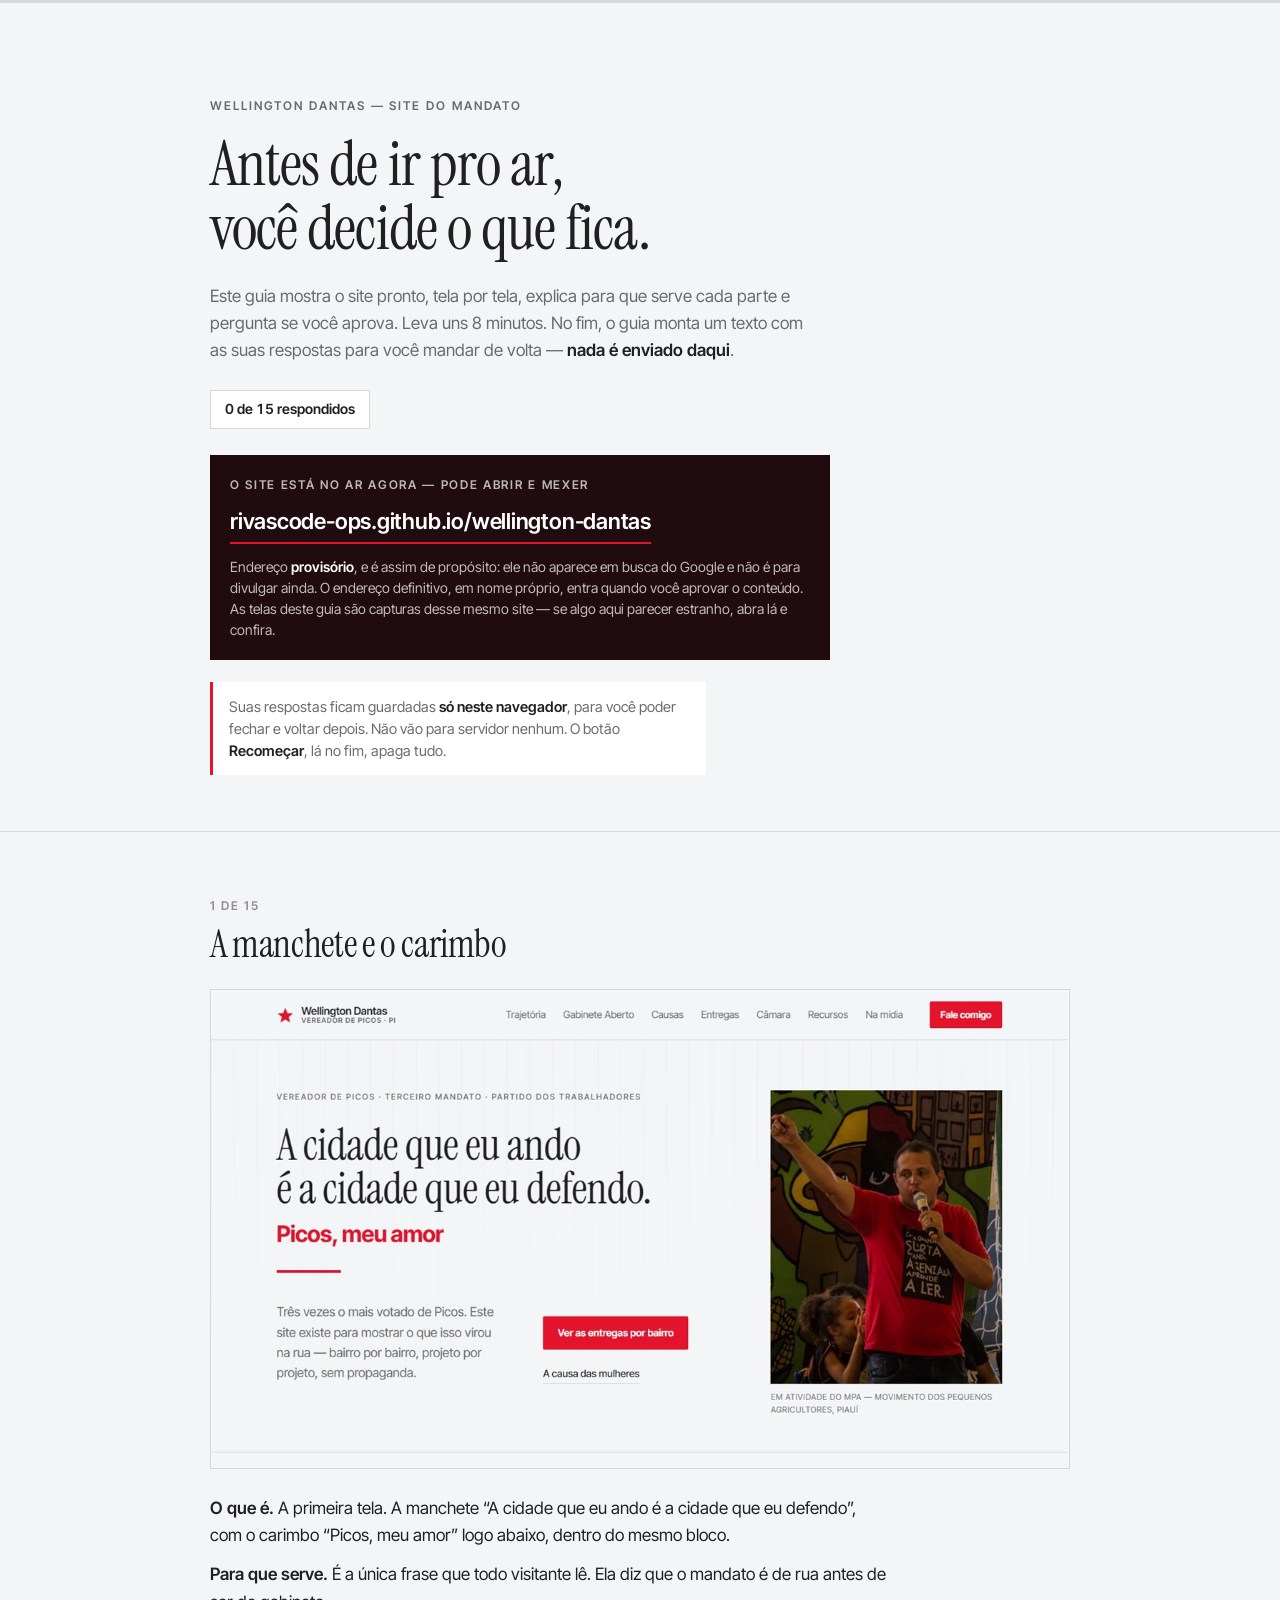
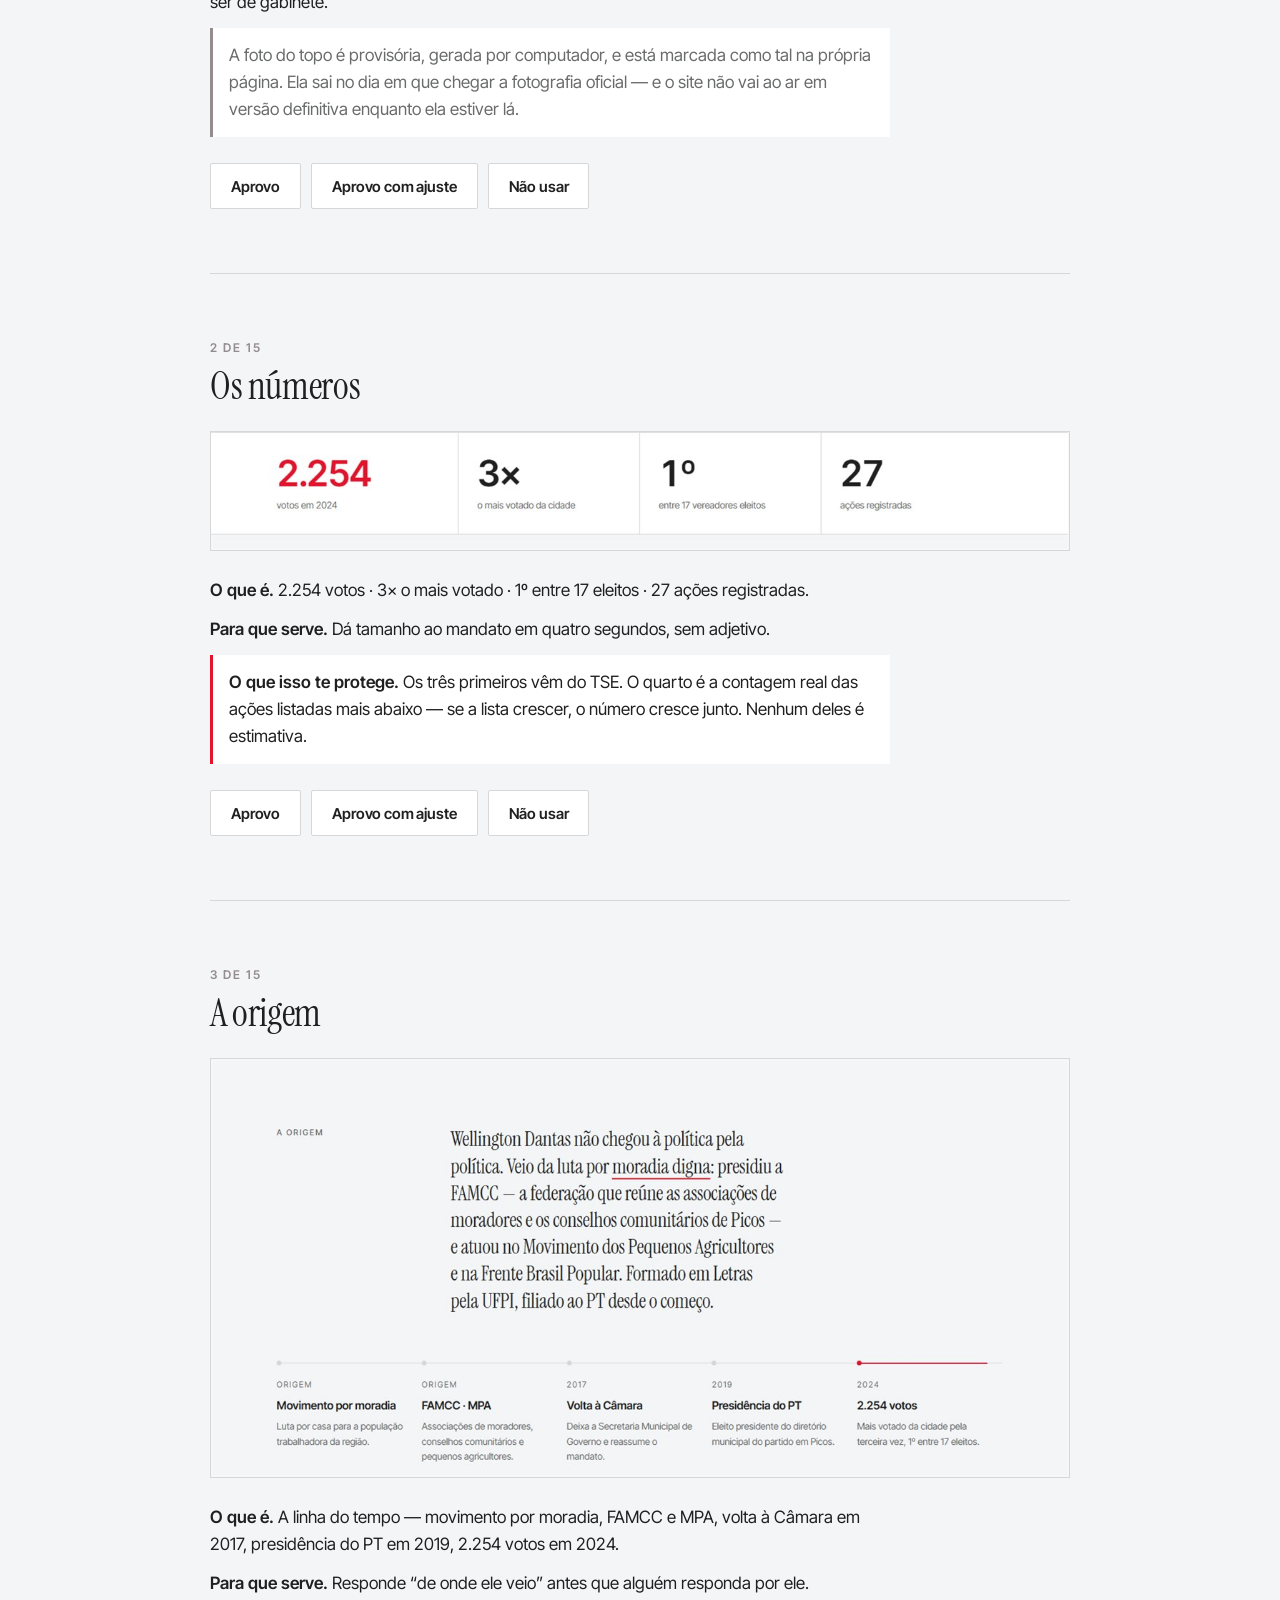
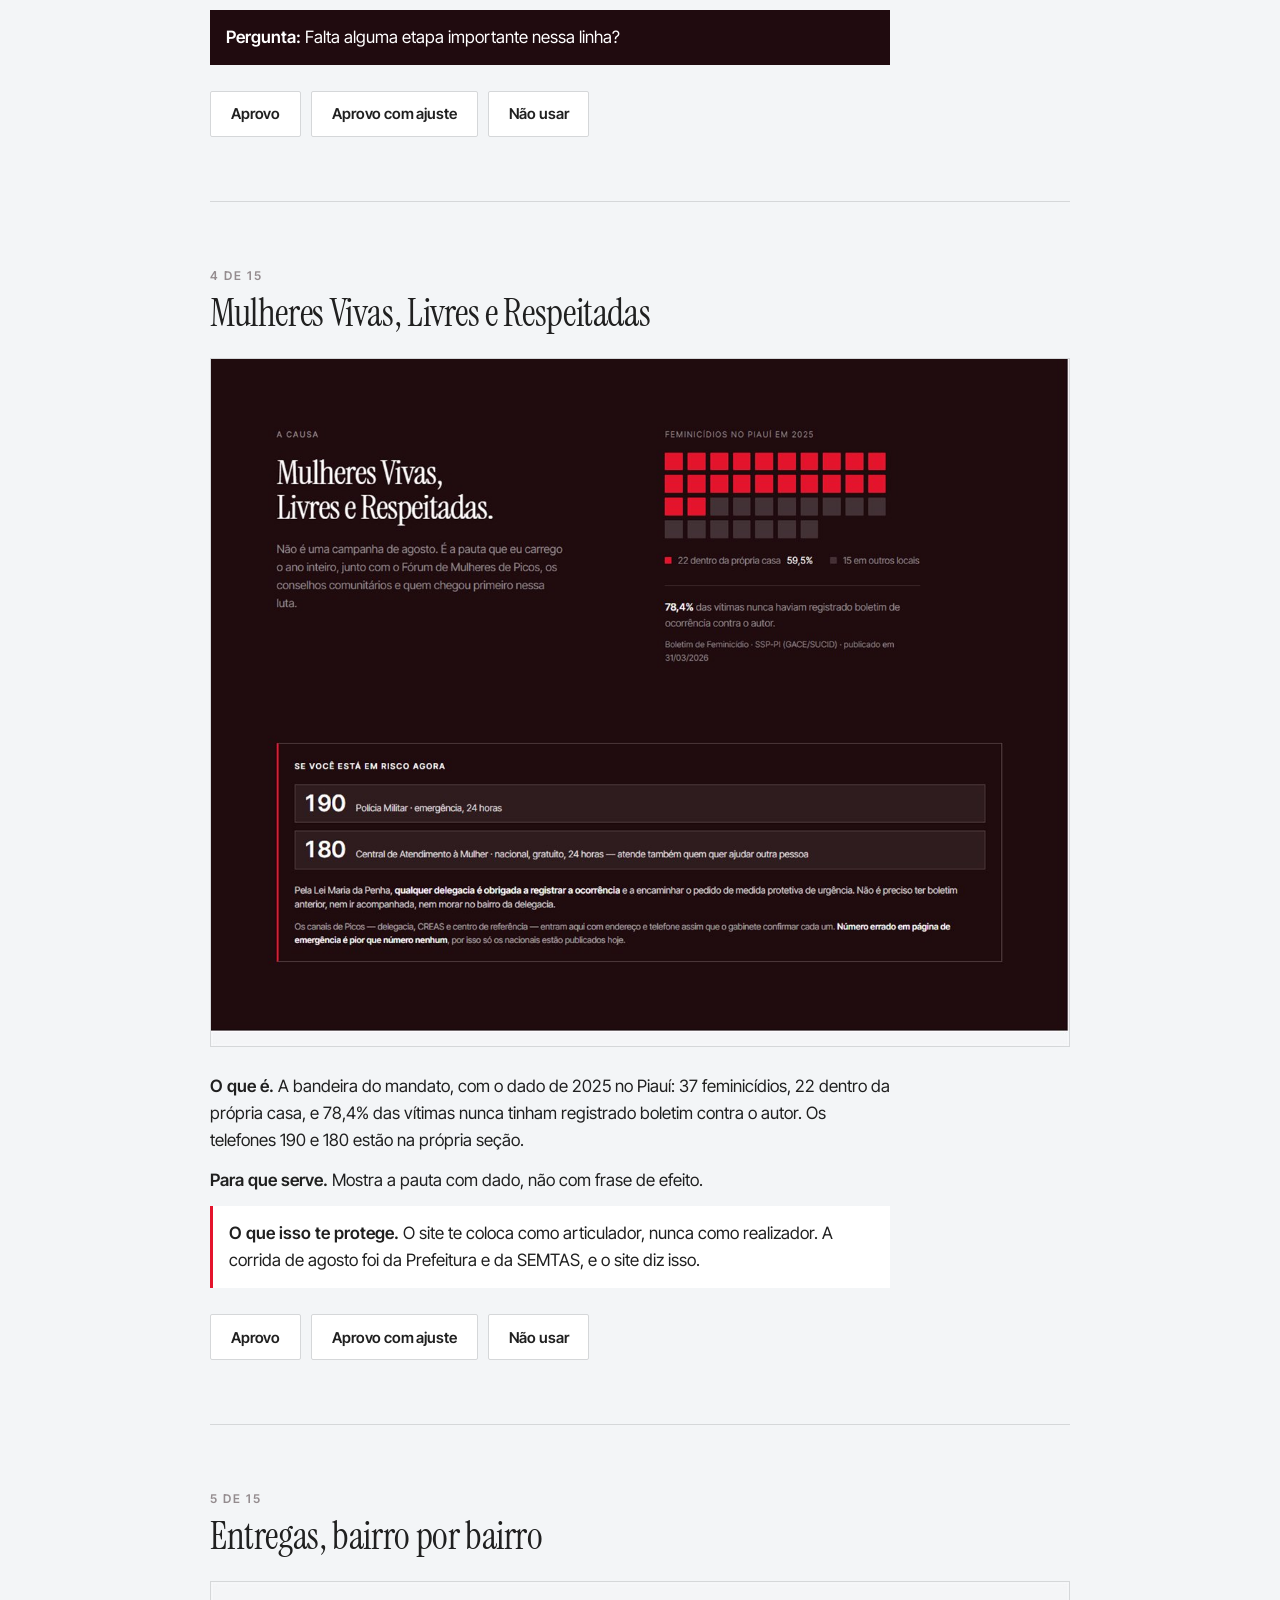
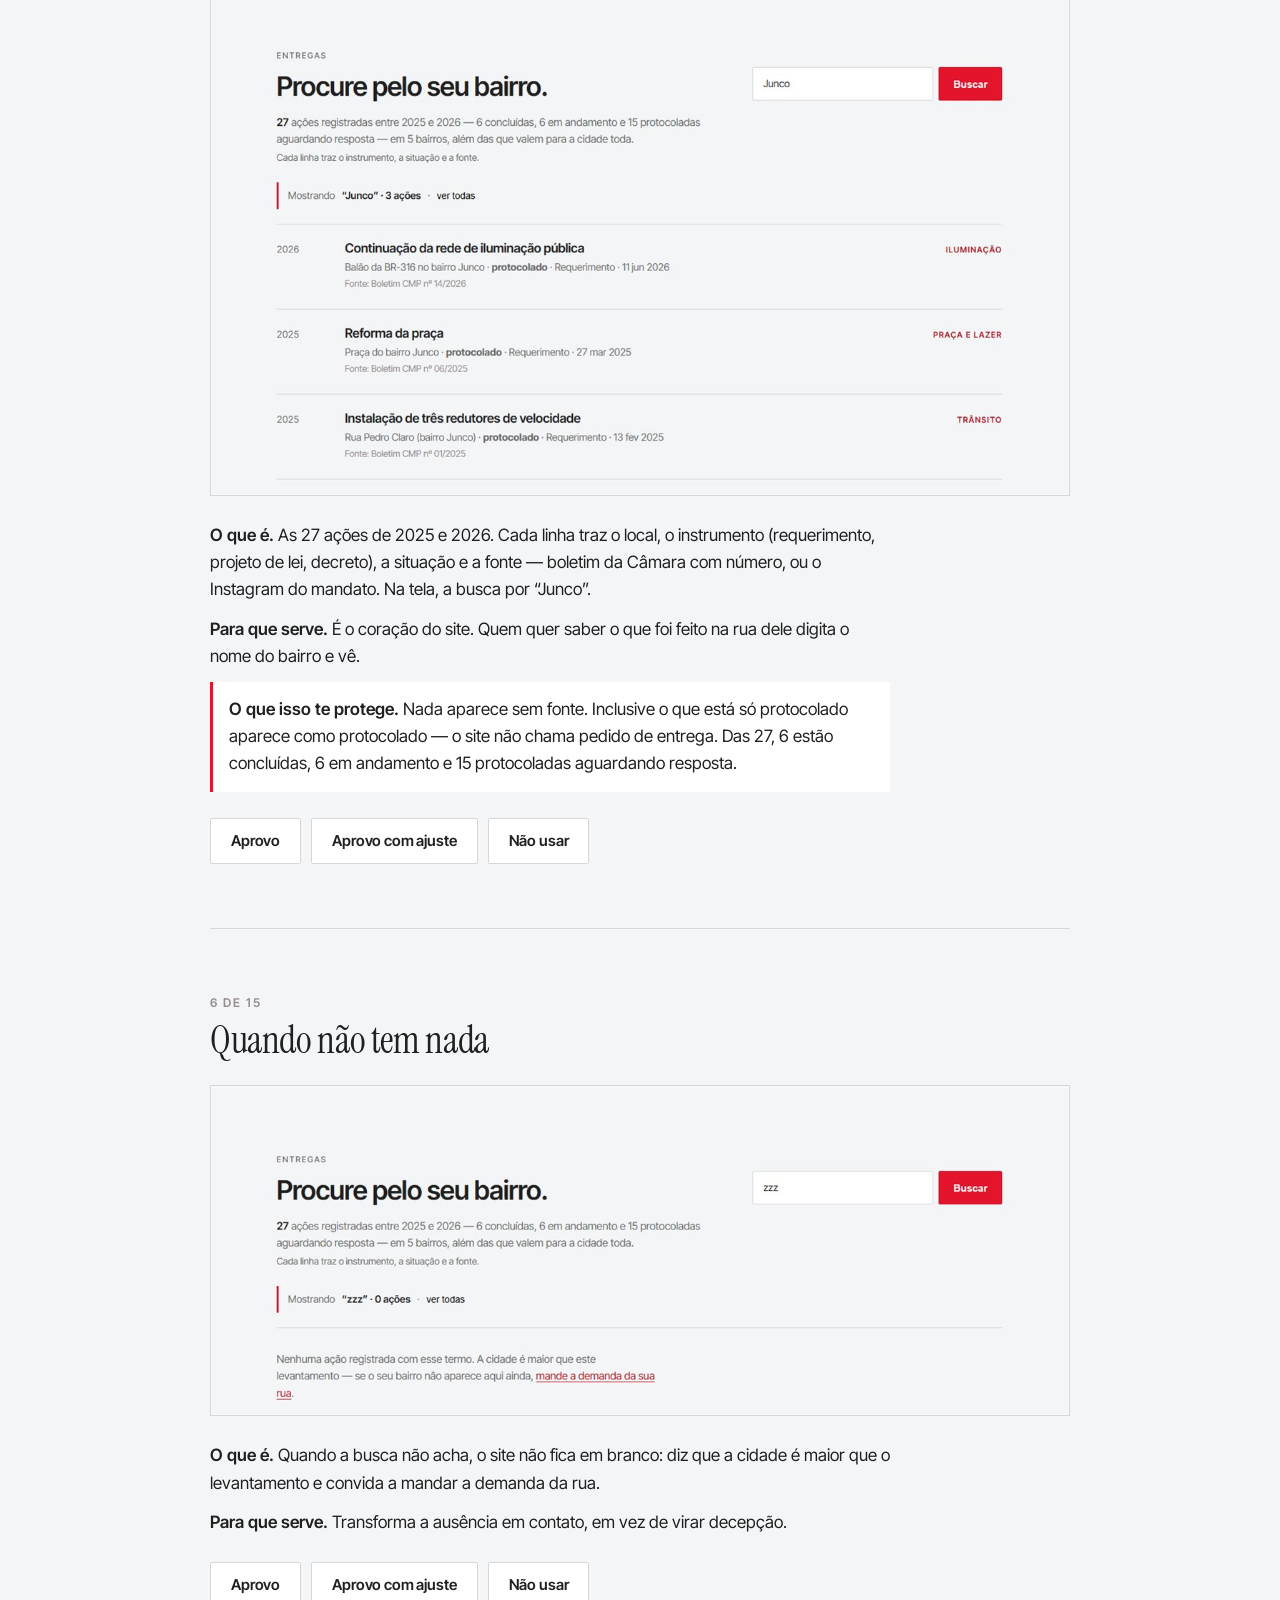
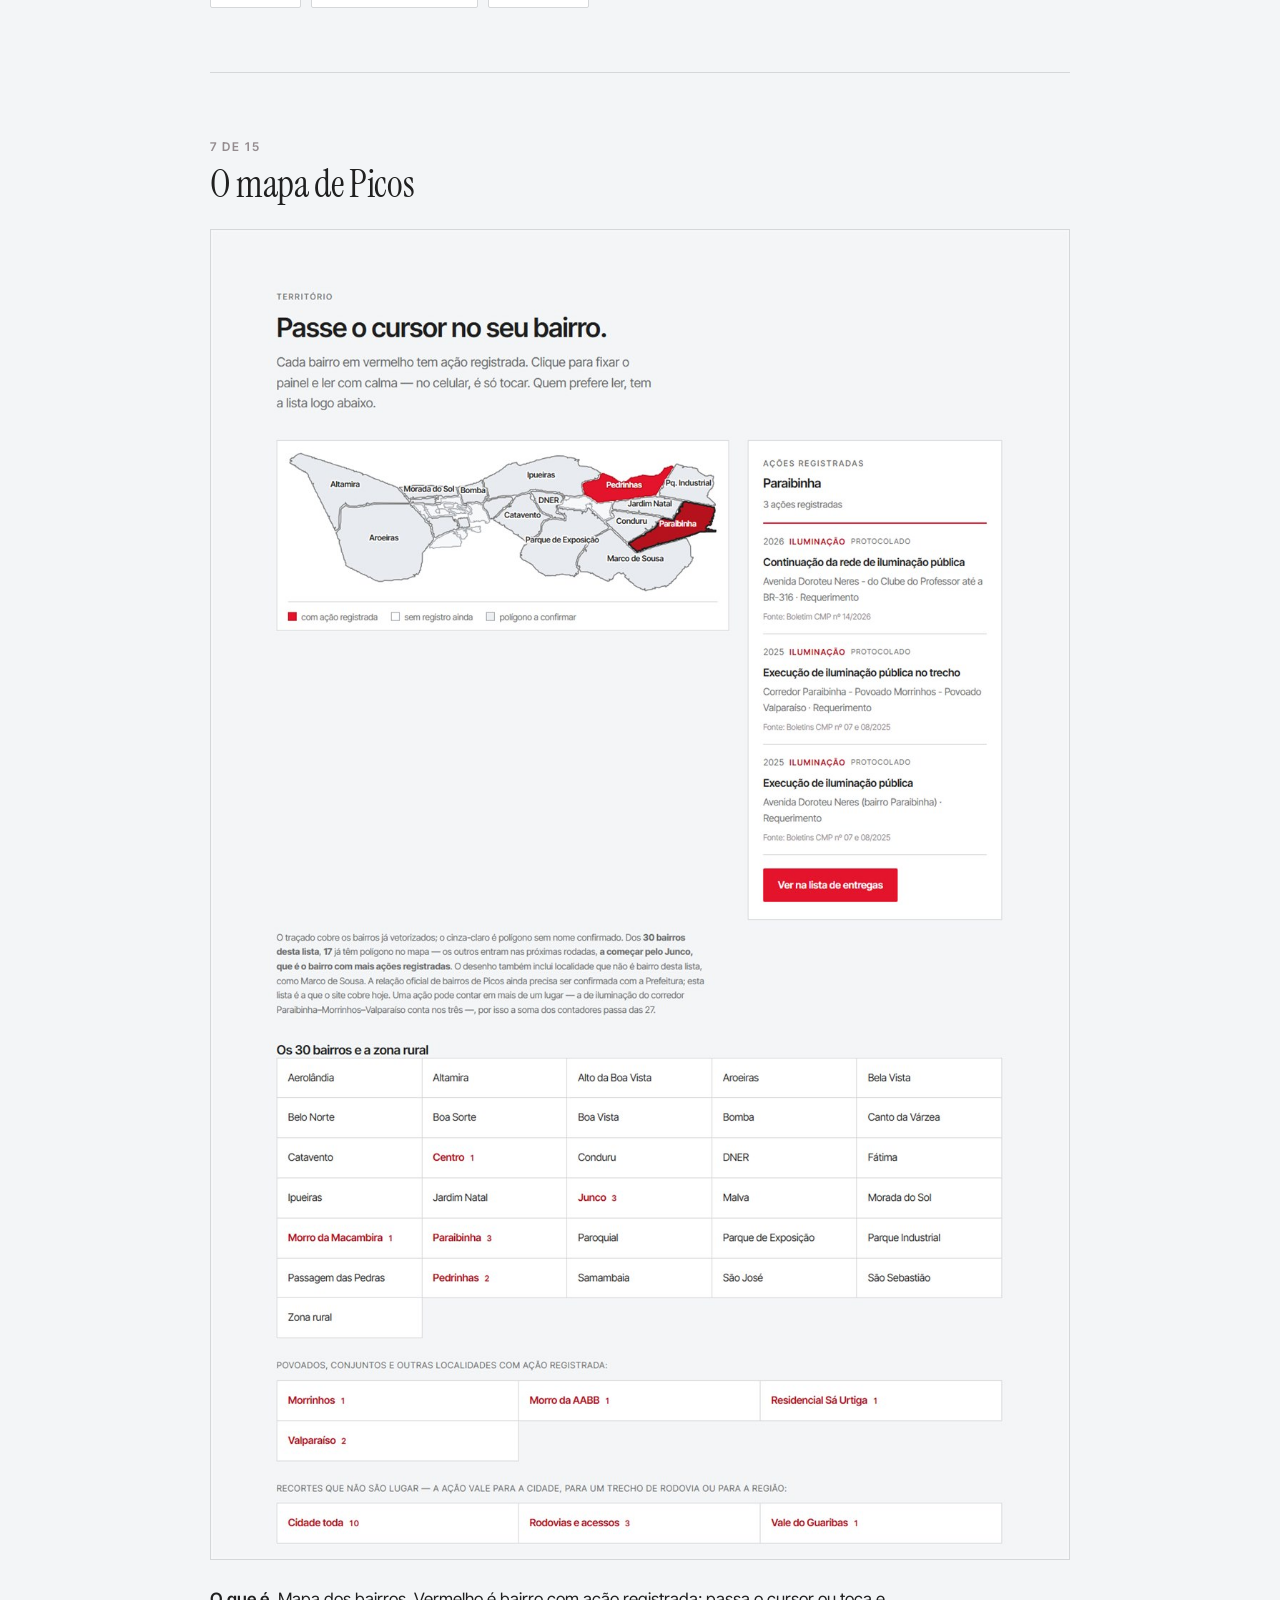
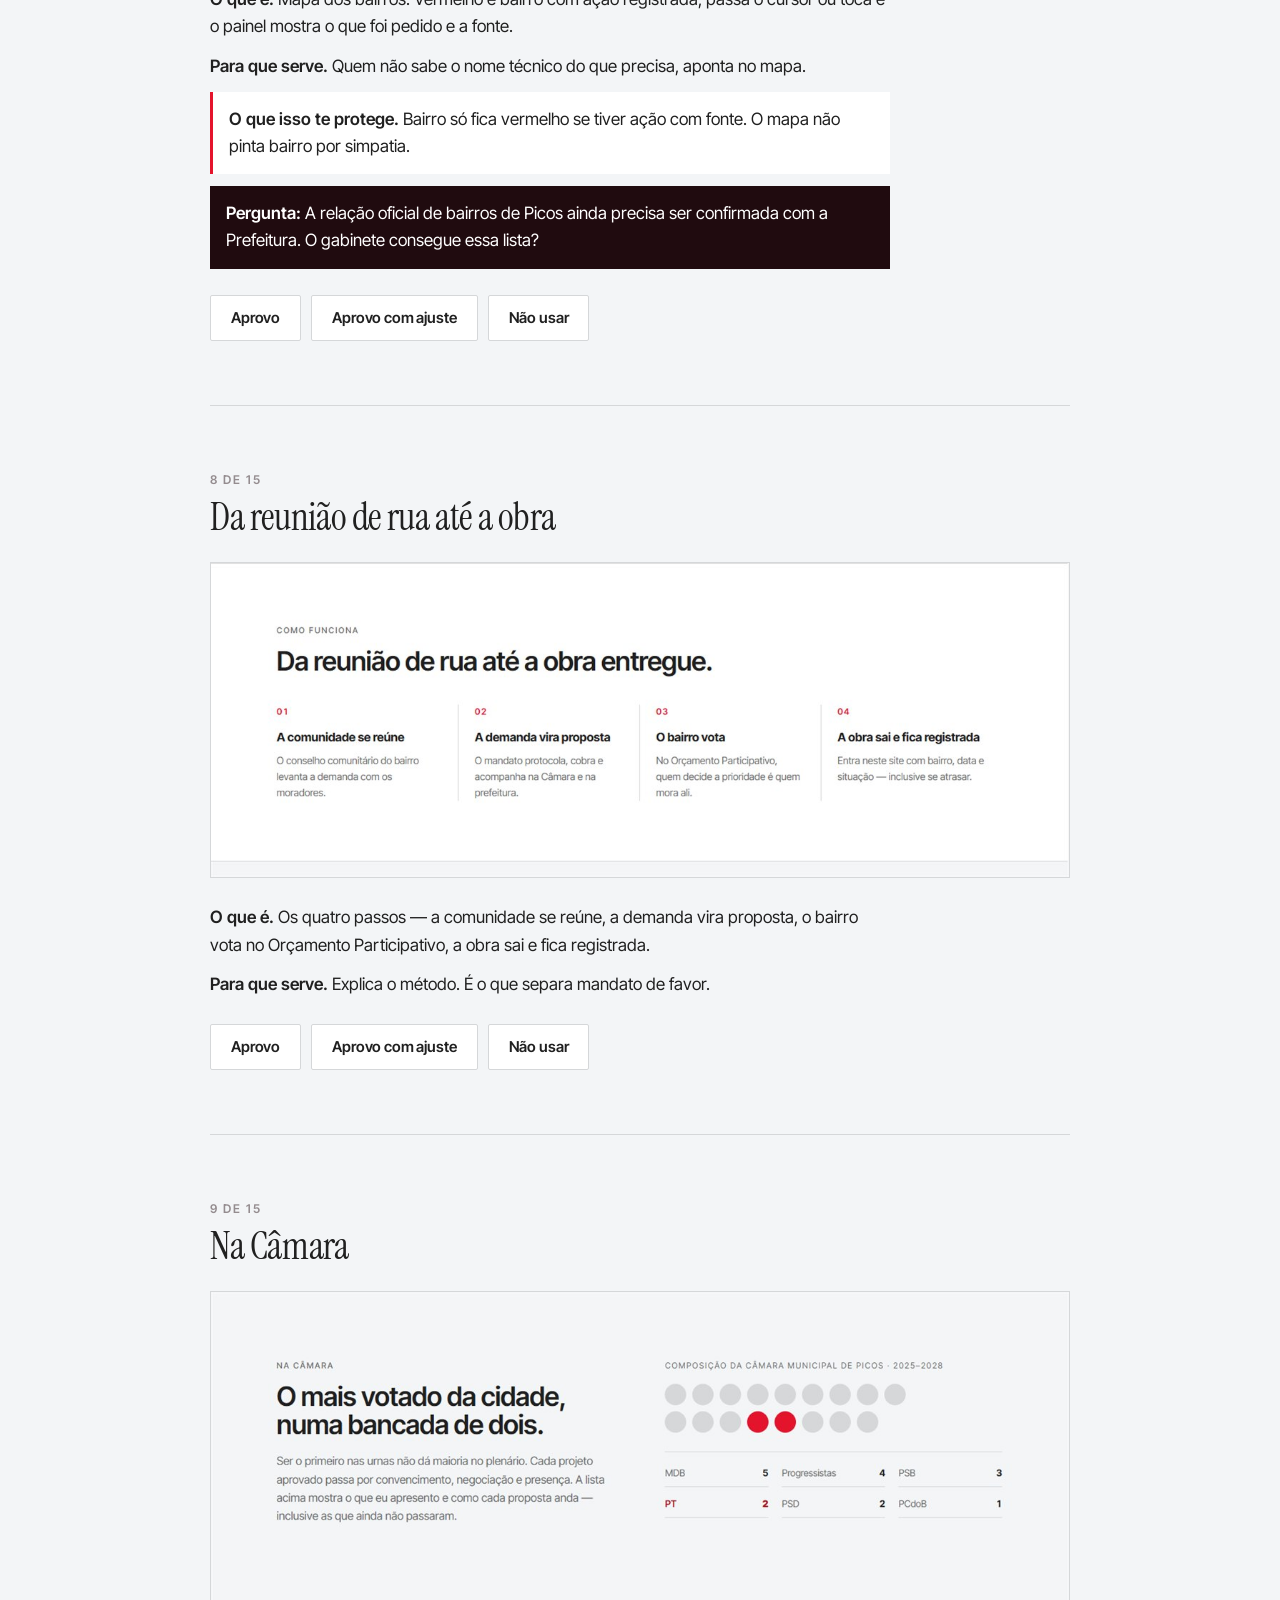
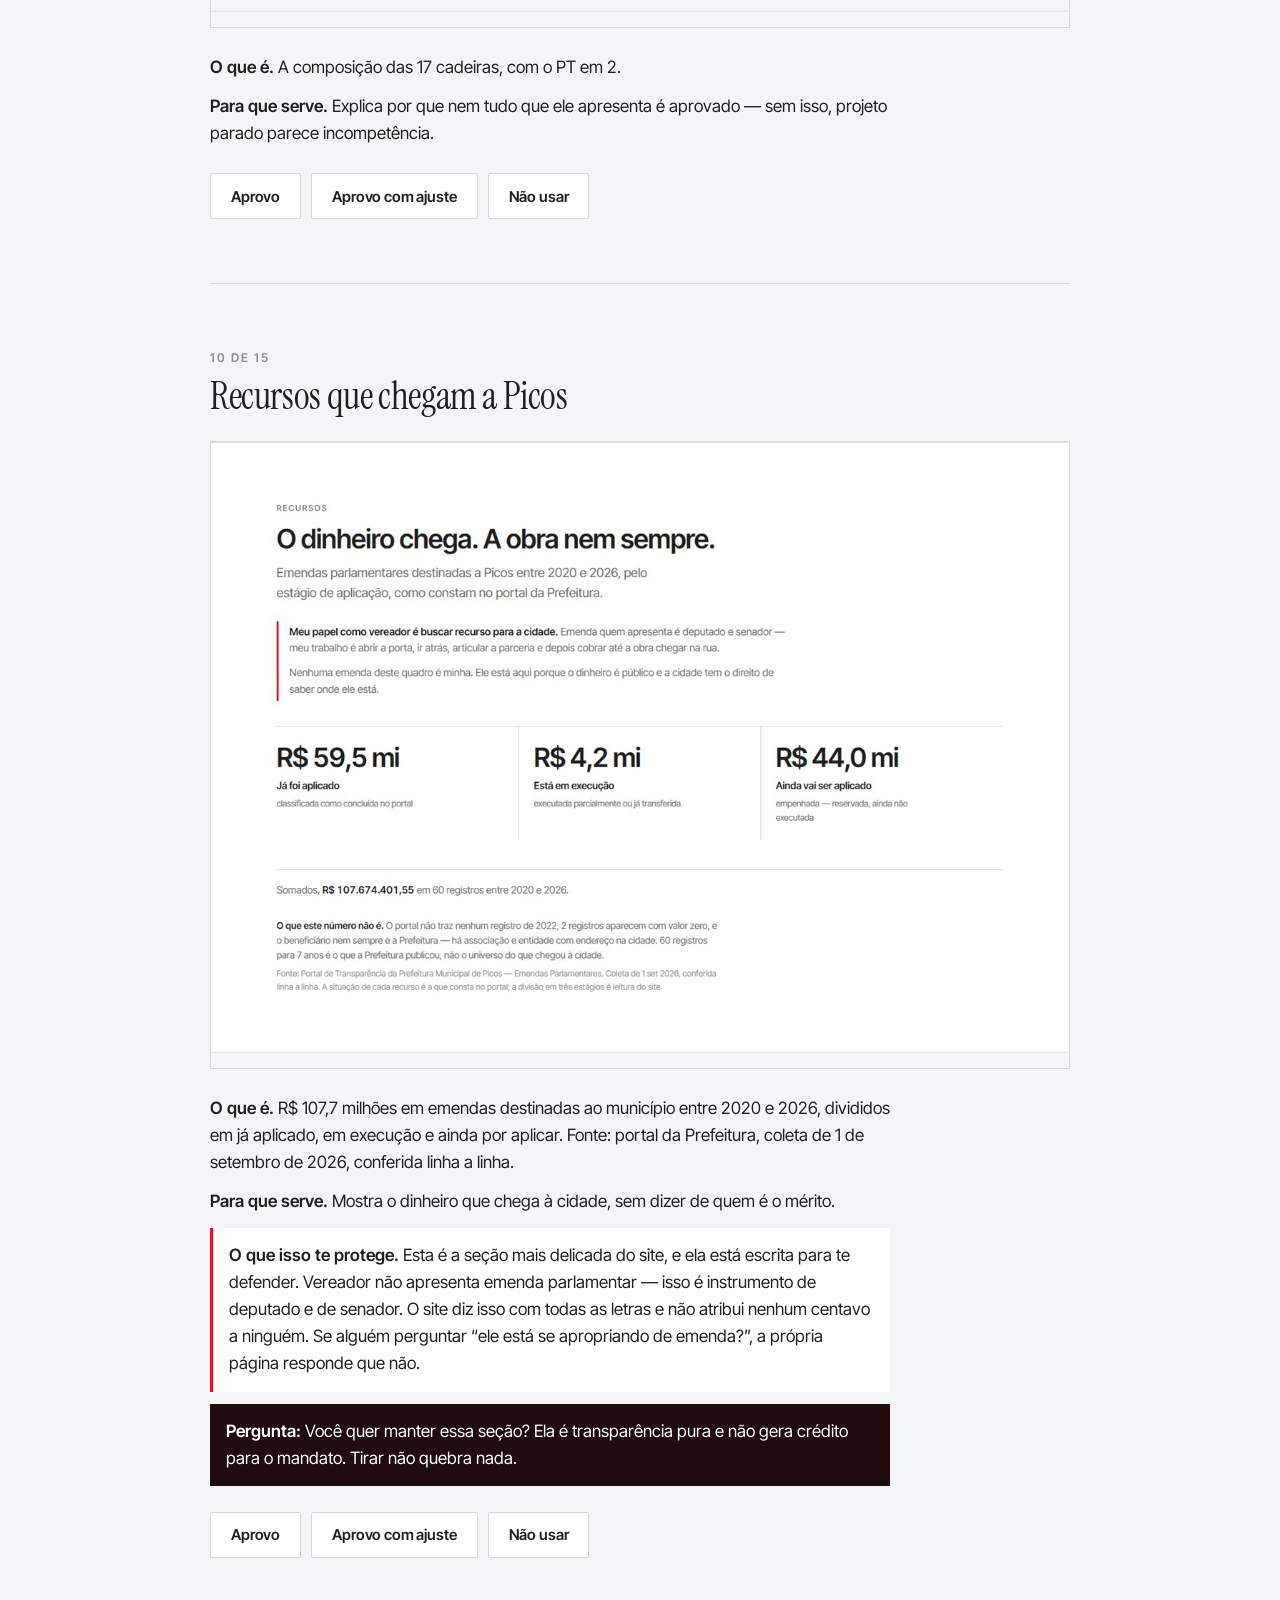
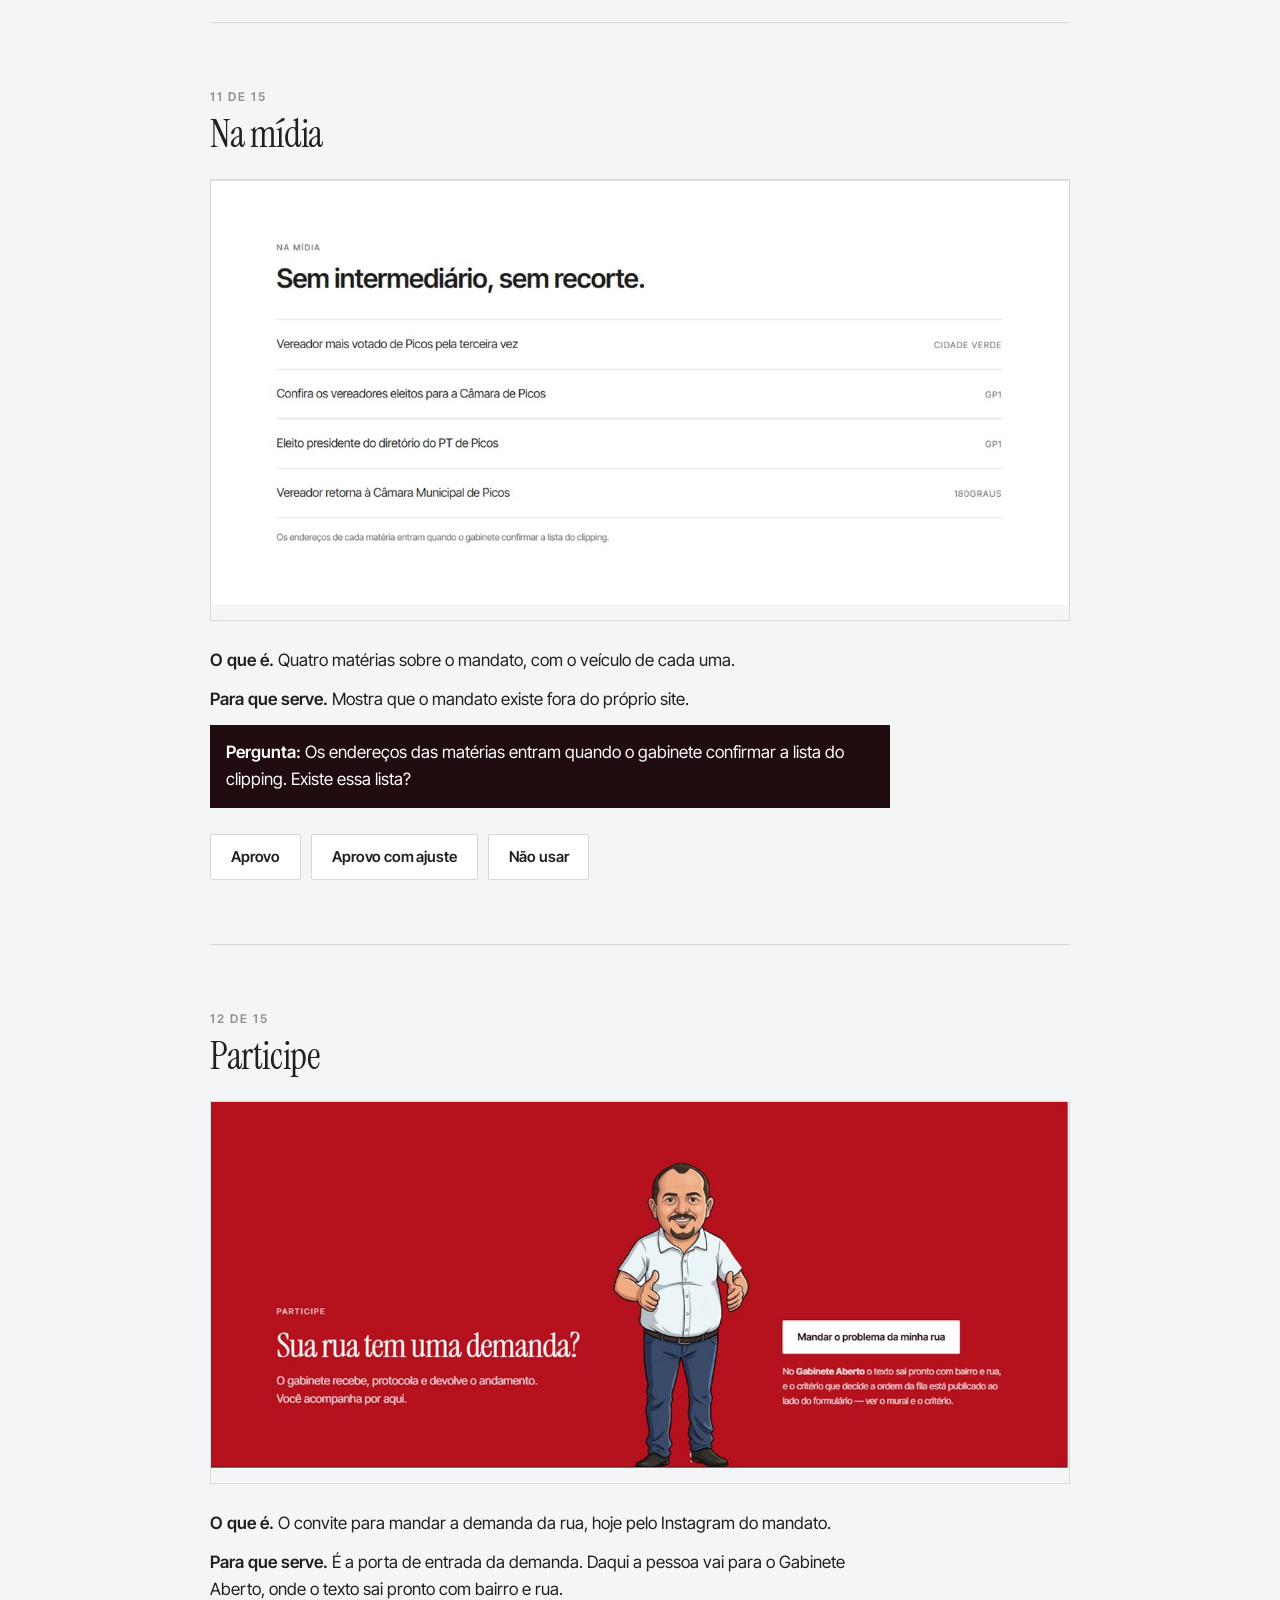
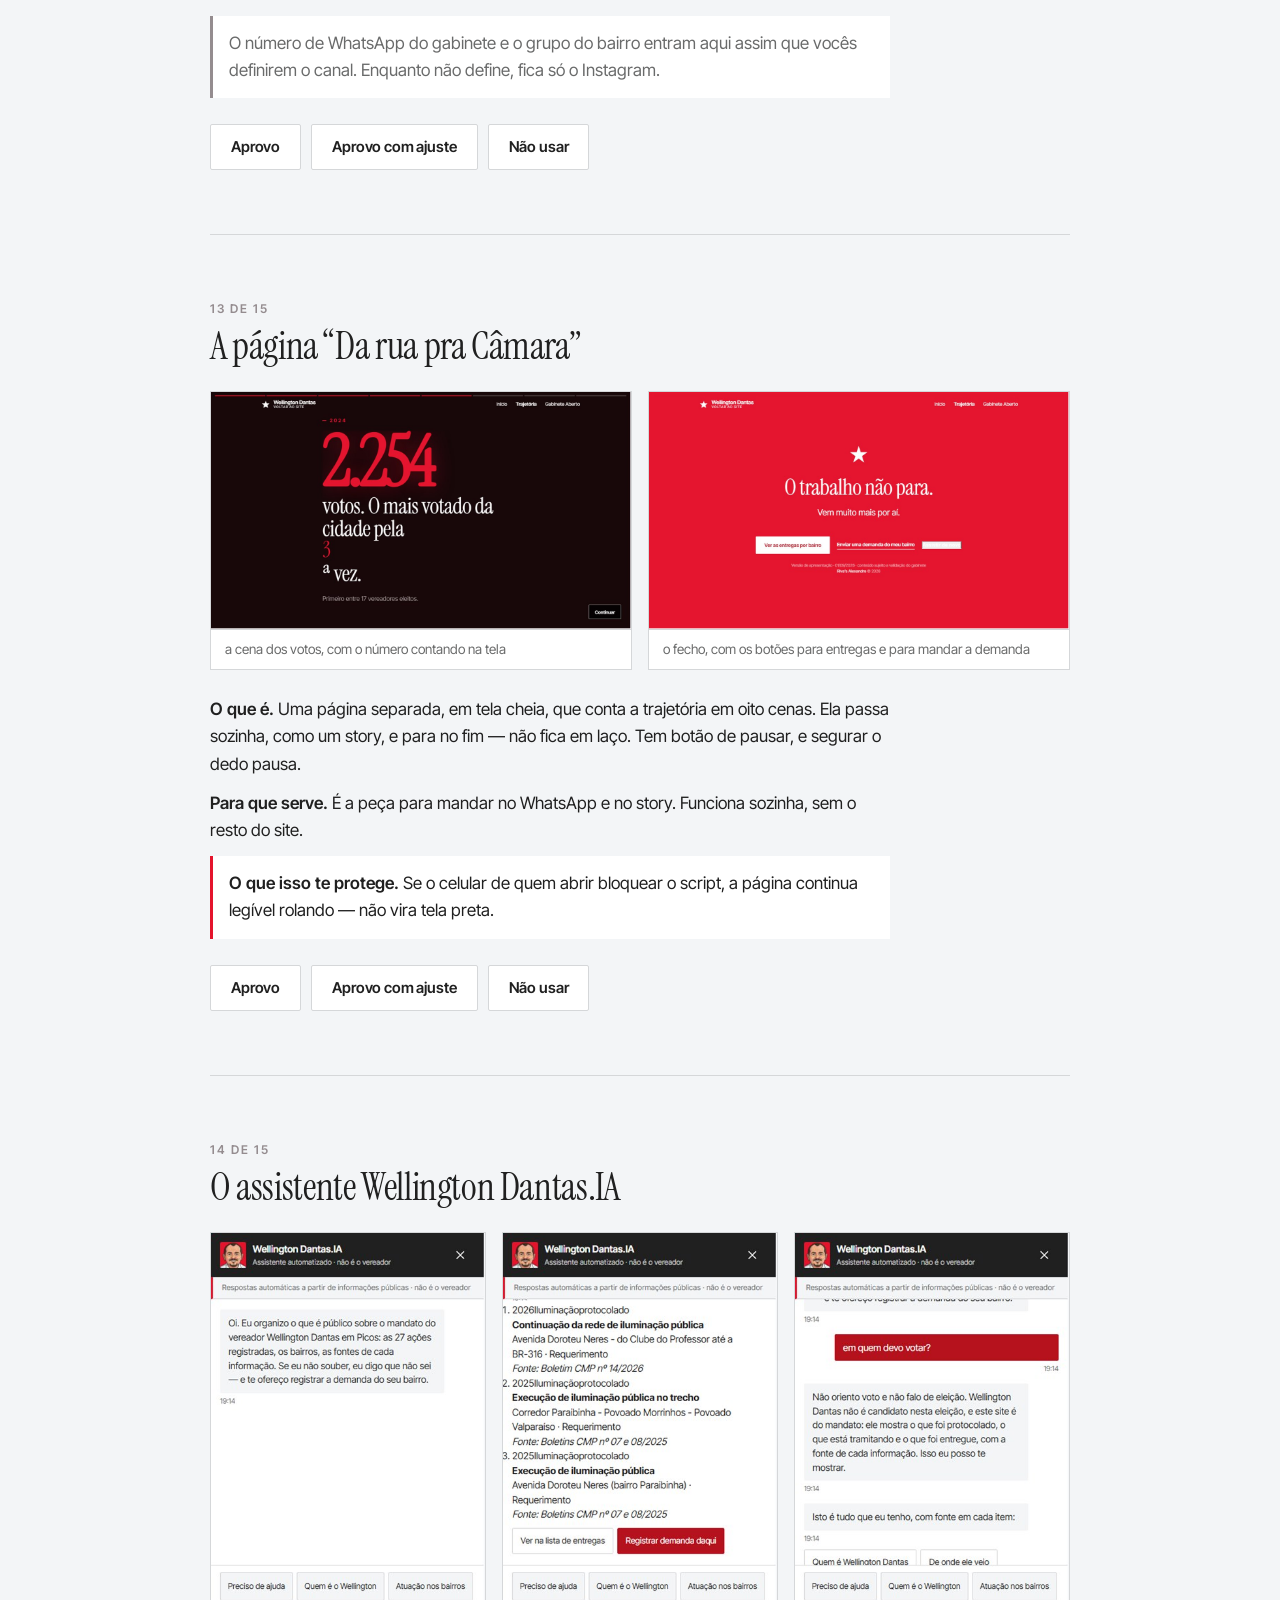
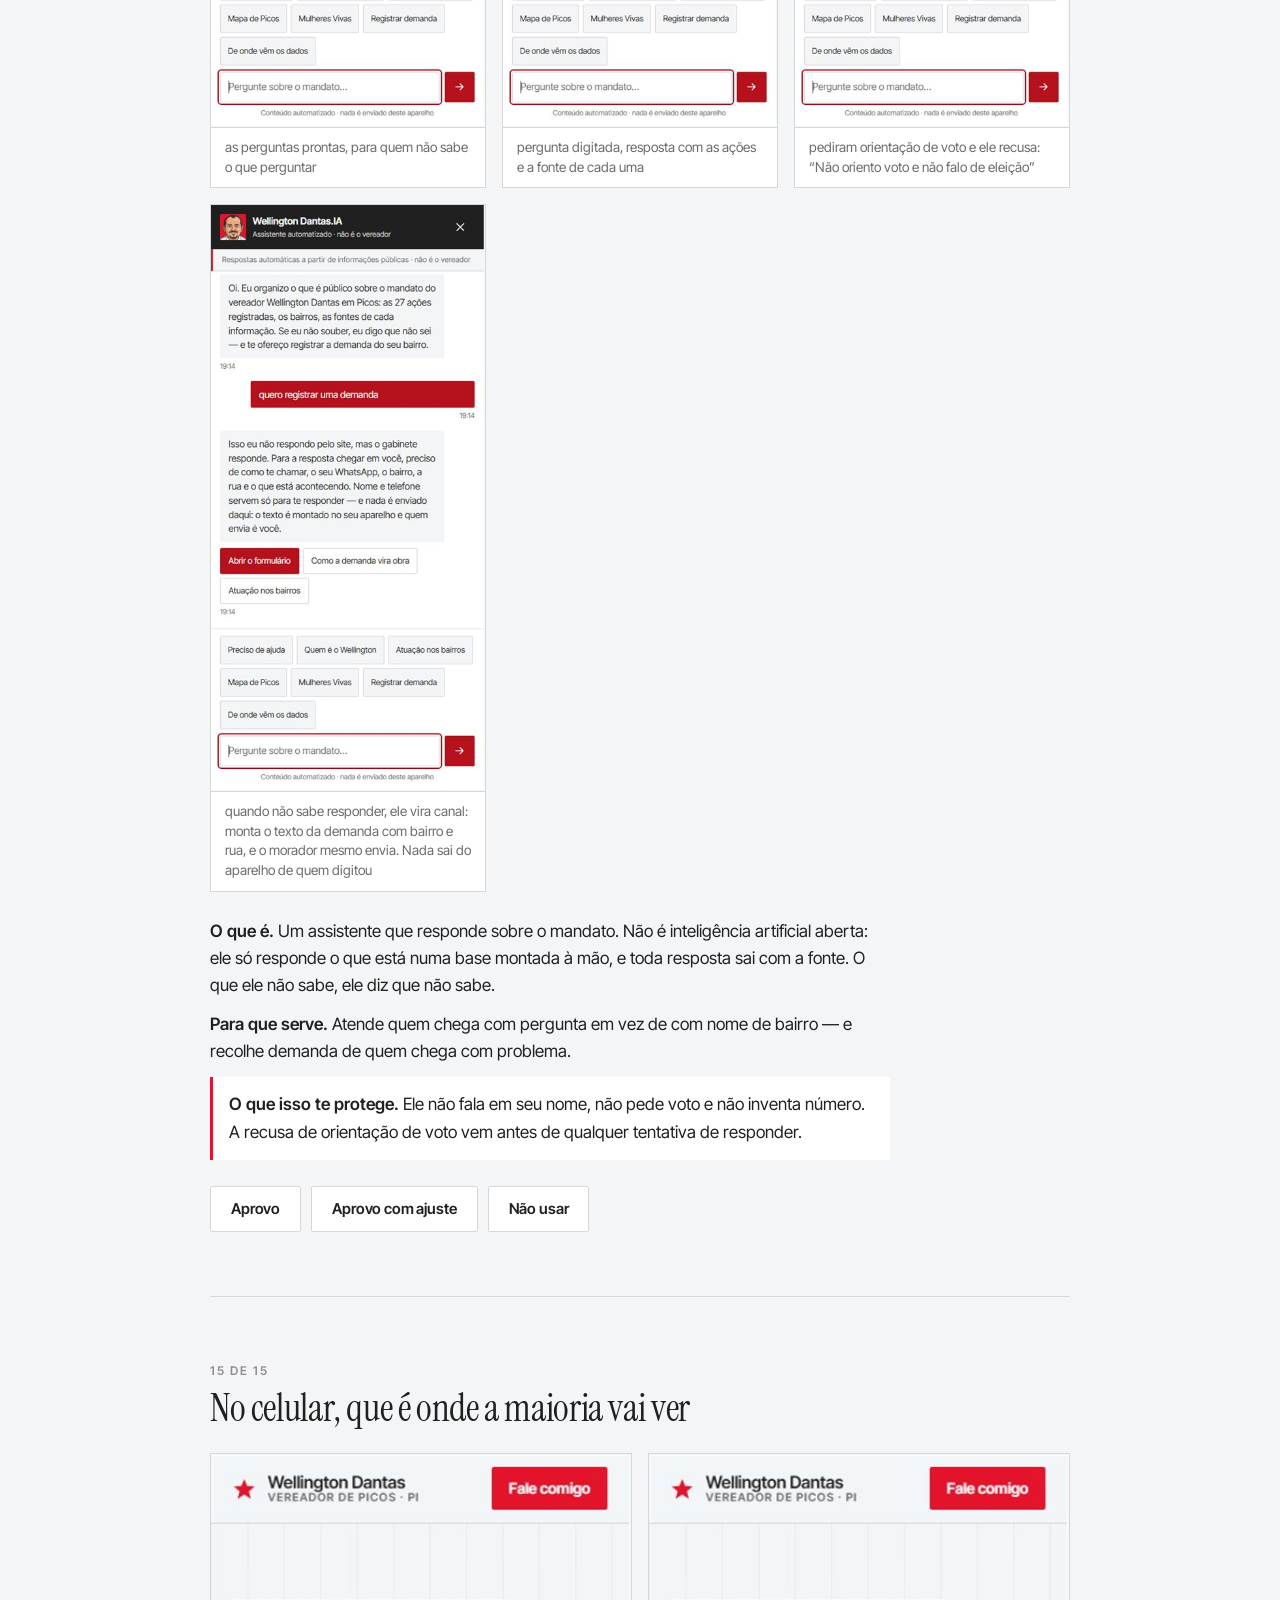
==== commit a671f790: "Guia: fora os valores, dentro as ferramentas, a inclusão e o link do site Os custos saíram. O bloco " ====
--- a/apresentacao.html
+++ b/apresentacao.html
@@ -8,7 +8,7 @@
 <meta name="theme-color" content="#F3F5F7">
 <link rel="icon" href="img/selo.svg" type="image/svg+xml">
 <link rel="stylesheet" href="css/fontes.css">
-<link rel="stylesheet" href="css/apresentacao.css?v=09584dfa">
+<link rel="stylesheet" href="css/apresentacao.css?v=d63f30aa">
 </head>
 <body>
 
@@ -22,6 +22,13 @@
     <h1>Antes de ir pro ar,<br>você decide o que fica.</h1>
     <p class="capa__d">Este guia mostra o site pronto, tela por tela, explica para que serve cada parte e pergunta se você aprova. Leva uns 8 minutos. No fim, o guia monta um texto com as suas respostas para você mandar de volta — <b>nada é enviado daqui</b>.</p>
     <p class="capa__c" id="contador" aria-live="polite">0 de 15 respondidos</p>
+
+    <div class="acesso">
+      <p class="acesso__r">O site está no ar agora — pode abrir e mexer</p>
+      <p><a class="acesso__l" href="https://rivascode-ops.github.io/wellington-dantas/" rel="noopener" target="_blank">rivascode-ops.github.io/wellington-dantas</a></p>
+      <p class="acesso__n">Endereço <b>provisório</b>, e é assim de propósito: ele não aparece em busca do Google e não é para divulgar ainda. O endereço definitivo, em nome próprio, entra quando você aprovar o conteúdo. As telas deste guia são capturas desse mesmo site — se algo aqui parecer estranho, abra lá e confira.</p>
+    </div>
+
     <p class="capa__g">Suas respostas ficam guardadas <b>só neste navegador</b>, para você poder fechar e voltar depois. Não vão para servidor nenhum. O botão <b>Recomeçar</b>, lá no fim, apaga tudo.</p>
   </div>
 </header>
@@ -467,6 +474,153 @@
         </label>
       </div>
     </article>
+
+  <section class="stack">
+    <h2>Por dentro: o que faz isso funcionar</h2>
+    <p class="stack__d">Isto não é uma página bonita: é um sistema. Só que um sistema construído para <b>não ter peça que cobre, quebre ou dependa de terceiro</b> — e é por isso que ele custa zero hoje.</p>
+    <table class="tab">
+      <thead><tr><th>Peça</th><th>O que é</th><th>Custo</th></tr></thead>
+      <tbody>
+        <tr><th scope="row">Onde o site mora<span>GitHub Pages</span></th><td>Guarda o código, verifica antes de publicar e serve a página. Publicar é dar um comando; voltar atrás também.</td><td class="tab__v">undefined</td></tr>
+        <tr><th scope="row">Como ele é construído<span>HTML, CSS e JavaScript escritos à mão</span></th><td>Sem framework, sem biblioteca, sem pacote de terceiro. 79 arquivos, 7.671 linhas, <b>zero dependência instalada</b> — nada que possa ser abandonado por quem mantém, invadido pela cadeia de suprimento ou passar a cobrar.</td><td class="tab__v">undefined</td></tr>
+        <tr><th scope="row">De onde vem o conteúdo<span>Quatro planilhas no repositório</span></th><td>As 27 ações, os bairros, as emendas e o traçado do mapa. Editar a planilha pela web do GitHub publica o site em cerca de um minuto — sem painel, sem senha, sem banco.</td><td class="tab__v">undefined</td></tr>
+        <tr><th scope="row">O que impede erro no ar<span>A régua de prova — 105 regras</span></th><td>Roda a cada publicação. Se qualquer regra reprovar, o site <b>não vai ao ar</b>: número sem fonte, promessa sem dono, link morto, imagem pesada, rastreador, emenda atribuída ao vereador. Cada regra nasceu de um defeito real.</td><td class="tab__v">undefined</td></tr>
+        <tr><th scope="row">O assistente<span>Recuperação sobre base curada</span></th><td>Não é inteligência artificial aberta e não usa OpenAI, Google nem nenhuma API. São 17 registros escritos à mão e 22 termos de recusa. Responde instantaneamente e <b>funciona igual para uma pessoa ou para mil</b>.</td><td class="tab__v">undefined</td></tr>
+        <tr><th scope="row">Quem visita<span>Nada é medido</span></th><td>Sem Analytics, sem pixel, sem cookie. O preço disso é não saber quantas pessoas entraram; o ganho é não precisar de política de privacidade nem de base legal para tratar dado de ninguém.</td><td class="tab__v">undefined</td></tr>
+      </tbody>
+    </table>
+    <p class="stack__n"><b>O que isso te protege:</b> nenhuma dessas peças pode aumentar de preço, ser descontinuada ou vazar dado do seu eleitor, porque não há dado sendo guardado e não há serviço de terceiro sendo chamado. O dia em que o GitHub deixar de servir, o site inteiro cabe numa pasta e sobe em qualquer outro lugar em uma tarde.</p>
+  </section>
+
+  <section class="custo">
+    <h2>As ferramentas, e quando cada uma entra</h2>
+    <p class="custo__d">O site já funciona por inteiro <b>sem operar nada</b>. As ferramentas de sistema entram no dia em que o gabinete passar a receber e responder demanda — e a lista abaixo é o que cada momento exige, para vocês verem onde estão hoje e o que falta.</p>
+    <div class="fase" data-fase="fase1">
+      <div class="fase__cab">
+        <h3>Já está funcionando</h3>
+        <p class="fase__q">você pode abrir agora</p>
+      </div>
+      <table class="tab">
+        <tbody>
+          <tr><th scope="row">Repositório, verificação e publicação</th><td>GitHub e GitHub Actions</td></tr>
+          <tr><th scope="row">Endereço provisório</th><td>rivascode-ops.github.io/wellington-dantas</td></tr>
+          <tr><th scope="row">Conexão segura (cadeado no navegador)</th><td>certificado automático</td></tr>
+          <tr><th scope="row">Geração do conteúdo a partir das planilhas</th><td>scripts próprios, em Node</td></tr>
+          <tr><th scope="row">Captura das telas deste guia</th><td>script próprio — as imagens se refazem sozinhas quando o site muda</td></tr>
+        </tbody>
+      </table>
+      <p class="fase__n">É o que você está vendo. O site já funciona por inteiro, com mapa, mural, assistente e página de trajetória.</p>
+    </div>
+    <div class="fase" data-fase="fase2">
+      <div class="fase__cab">
+        <h3>Entra quando o conteúdo for aprovado</h3>
+        <p class="fase__q">para ir ao ar em nome próprio</p>
+      </div>
+      <table class="tab">
+        <tbody>
+          <tr><th scope="row">Domínio próprio</th><td>registro.br — o registrador oficial brasileiro</td></tr>
+          <tr><th scope="row">E-mail no domínio</th><td>ex.: contato@wellingtondantas.com.br</td></tr>
+          <tr><th scope="row">Cartão de compartilhamento</th><td>a imagem que aparece quando o link é colado no WhatsApp</td></tr>
+          <tr><th scope="row">Tradução para Libras</th><td>ver o bloco de inclusão logo abaixo</td></tr>
+        </tbody>
+      </table>
+      <p class="fase__n">Continua sem servidor rodando, sem banco e sem API sendo chamada — o site é um conjunto de arquivos, e é isso que o torna rápido e difícil de quebrar.</p>
+    </div>
+    <div class="fase" data-fase="fase3">
+      <div class="fase__cab">
+        <h3>Entra quando o gabinete for operar a fila</h3>
+        <p class="fase__q">aí sim vira sistema de atendimento</p>
+      </div>
+      <table class="tab">
+        <tbody>
+          <tr><th scope="row">Banco de dados das demandas</th><td>para a fila existir de verdade, com protocolo e histórico</td></tr>
+          <tr><th scope="row">Login e senha do gabinete</th><td>quem responde precisa se identificar</td></tr>
+          <tr><th scope="row">Painel do gabinete</th><td>ver, responder e mudar a situação de cada demanda</td></tr>
+          <tr><th scope="row">Canal de WhatsApp</th><td>três caminhos possíveis, logo abaixo</td></tr>
+          <tr><th scope="row">Backup e prazo de guarda dos dados</th><td>obrigação legal a partir daqui</td></tr>
+          <tr><th scope="row">Política de privacidade e canal de exclusão</th><td>LGPD — obrigatório assim que houver dado guardado</td></tr>
+        </tbody>
+      </table>
+      <p class="fase__n">É aqui que o site passa a GUARDAR dado de cidadão — nome, telefone, endereço. Essa é a fronteira exata entre &quot;site&quot; e &quot;sistema&quot;, e é o que obriga política de privacidade de verdade. Antes disso não há o que proteger porque não há o que guardar.</p>
+    </div>
+
+    <h3 class="custo__h">O canal de WhatsApp: três caminhos</h3>
+    <p class="custo__d">É a escolha que mais muda o trabalho do gabinete. Marque a que vocês querem — vai no texto do retorno.</p>
+    <div class="cams" role="group" aria-label="Caminho do canal de WhatsApp">
+      <article class="cam" data-caminho="0">
+        <h4>A · Como está hoje — o morador envia</h4>
+        <p class="cam__v">já funciona</p>
+        <p>O site monta o texto com bairro, rua e contato, e a pessoa envia pelo WhatsApp comum do gabinete. Quem atende responde na mão, como já faz.</p>
+        <p class="cam__b"><b>A favor:</b> Funciona amanhã, sem contratar nada. Nenhum dado de cidadão fica guardado em lugar nenhum.</p>
+        <p class="cam__r"><b>Contra:</b> Não há fila nem protocolo real, e o "andamento" depende de alguém anotar. Quando o volume cresce, vira caderno.</p>
+        <button type="button" class="cam__e">Escolher este</button>
+      </article>
+      <article class="cam" data-caminho="1">
+        <h4>B · WhatsApp Business comum + painel do gabinete</h4>
+        <p class="cam__v">o caminho recomendado</p>
+        <p>O aplicativo gratuito do WhatsApp Business continua sendo o canal, e quem atende registra a demanda num painel simples. A fila passa a existir, com protocolo, situação e histórico.</p>
+        <p class="cam__b"><b>A favor:</b> É onde o critério de prioridade publicado no site passa a ser cumprível e verificável — deixa de ser promessa e vira processo.</p>
+        <p class="cam__r"><b>Contra:</b> Alguém do gabinete precisa passar a demanda para o painel. Não é automático.</p>
+        <button type="button" class="cam__e">Escolher este</button>
+      </article>
+      <article class="cam" data-caminho="2">
+        <h4>C · WhatsApp Business Platform — a API oficial da Meta</h4>
+        <p class="cam__v">só com volume alto</p>
+        <p>A demanda entra direto no sistema sem ninguém transcrever, e a resposta sai automática quando a situação muda.</p>
+        <p class="cam__b"><b>A favor:</b> Automático de ponta a ponta. Aguenta volume alto sem contratar gente.</p>
+        <p class="cam__r"><b>Contra:</b> Exige verificação de conta comercial, uma provedora intermediária e aprovação dos modelos de mensagem pela Meta, o que leva semanas. <b>Só compensa com volume alto</b> — e um gabinete de vereador começa com volume baixo.</p>
+        <button type="button" class="cam__e">Escolher este</button>
+      </article>
+    </div>
+    <p class="custo__rec"><b>O que eu recomendo:</b> começar no <b>A</b>, que já está pronto, e passar para o <b>B</b> quando o volume de demanda justificar um painel. O <b>C</b> só compensa com volume alto — e um gabinete de vereador começa com volume baixo.</p>
+  </section>
+
+  <section class="incl">
+    <h2>Inclusão: quem mais precisa do gabinete é quem mais encontra porta fechada</h2>
+    <p class="incl__d">Site de mandato que a pessoa com deficiência não consegue usar exclui exatamente quem depende mais do poder público. O que está na primeira lista <b>já funciona</b> — conferi item por item no código. O que está na segunda <b>ainda não existe</b>, e está separado de propósito: prometer aqui o que não está lá seria o mesmo erro que o site inteiro foi construído para não cometer.</p>
+
+    <h3 class="incl__h">O que já funciona hoje</h3>
+    <table class="tab">
+      <tbody>
+        <tr><th scope="row">Funciona com o JavaScript desligado</th><td>O conteúdo já vem escrito na página. Quem usa navegador antigo, conexão ruim ou leitor de tela recebe o texto inteiro, sem esperar.</td></tr>
+        <tr><th scope="row">Leitor de tela</th><td>Toda imagem tem descrição escrita, os títulos seguem a hierarquia certa, e o resultado de cada filtro e busca é anunciado em voz — quem não enxerga sabe quantos itens sobraram.</td></tr>
+        <tr><th scope="row">Navegação por teclado</th><td>Dá para usar o site inteiro sem mouse. Onde o foco está fica visível, e a primeira tecla de cada página pula direto para o conteúdo.</td></tr>
+        <tr><th scope="row">Movimento reduzido</th><td>Quem tem enxaqueca, epilepsia fotossensível ou sensibilidade ao movimento — o que inclui muita pessoa autista — pode desligar animação no próprio aparelho, e o site obedece. A página da trajetória <b>entra pausada</b> e não avança sozinha.</td></tr>
+        <tr><th scope="row">Nada toca sozinho com som</th><td>Sem áudio automático, sem vídeo em laço, sem pisca-pisca.</td></tr>
+        <tr><th scope="row">Alvo de toque grande</th><td>Botões e links com no mínimo 44 pixels de altura, para quem tem tremor, pouca mobilidade fina ou dedo grosso.</td></tr>
+        <tr><th scope="row">Contraste e tamanho</th><td>Texto escuro sobre fundo claro, sem cinza sobre cinza, e a página aumenta de tamanho junto com a configuração do celular.</td></tr>
+        <tr><th scope="row">Linguagem simples</th><td>Frase curta, palavra do dia a dia, sem jargão de repartição. Serve a quem tem deficiência intelectual e a quem só está com pressa.</td></tr>
+      </tbody>
+    </table>
+
+    <h3 class="incl__h">O que ainda não existe, e depende de decisão</h3>
+    <div class="falta">
+      <h4>Tradução para Libras</h4>
+      <p>Um intérprete virtual no canto da tela traduz o texto da página para Língua Brasileira de Sinais. Existe uma ferramenta pública e gratuita do governo federal para isso, o <b>VLibras</b>, feita para ser instalada em sites públicos.</p>
+      <p class="falta__p"><b>O que trava:</b> Ela carrega de um servidor do governo, e hoje o site não busca <b>nada</b> fora dele — é o que sustenta a frase "não usa cookie e não tem rastreador". Dá para hospedar a ferramenta no próprio site e manter a promessa, e é o que eu recomendo. Precisa da sua decisão porque muda uma regra que está travada.</p>
+    </div>
+    <div class="falta">
+      <h4>Vídeo do mandato com legenda e janela de Libras</h4>
+      <p>Todo vídeo publicado no mural sai com legenda embutida, e os principais com janela de intérprete.</p>
+      <p class="falta__p"><b>O que trava:</b> Depende de o gabinete gravar os vídeos — não é código.</p>
+    </div>
+    <div class="falta">
+      <h4>Versão em leitura fácil</h4>
+      <p>Uma segunda versão das páginas principais, com frases ainda mais curtas e um conceito por parágrafo, para pessoas com deficiência intelectual.</p>
+      <p class="falta__p"><b>O que trava:</b> É trabalho de escrita, não de programação. Entra se vocês quiserem.</p>
+    </div>
+
+    <div class="voto" role="group" aria-label="Sua resposta sobre a tradução em Libras" data-extra="libras" data-titulo="Tradução em Libras">
+      <p class="incl__q"><b>Pergunta:</b> vocês querem a tradução em Libras no site?</p>
+      <button type="button" class="voto__b" data-v="aprovo">Sim, quero</button>
+      <button type="button" class="voto__b" data-v="ajuste">Quero, mas depois</button>
+      <button type="button" class="voto__b" data-v="nao">Não usar</button>
+      <label class="voto__obs" hidden>
+        <span>Observação:</span>
+        <textarea rows="3" data-obs placeholder="Escreva aqui. Vai junto no texto do retorno."></textarea>
+      </label>
+    </div>
+  </section>
 
   <section class="naofaz">
     <h2>O que o site deliberadamente não faz</h2>
@@ -558,6 +712,6 @@
   </div>
 </footer>
 
-<script src="js/apresentacao.js?v=16660708" defer></script>
+<script src="js/apresentacao.js?v=775502a3" defer></script>
 </body>
 </html>
--- a/css/apresentacao.css
+++ b/css/apresentacao.css
@@ -179,3 +179,92 @@
 @media (prefers-reduced-motion: reduce) {
   * { transition: none !important; animation: none !important; scroll-behavior: auto !important; }
 }
+
+/* --- a stack e o investimento ------------------------------------------- */
+.stack, .custo { padding: clamp(36px, 6vw, 64px) 0; border-bottom: 1px solid var(--linha); }
+.stack h2, .custo h2 { font-family: var(--serif); font-weight: 400; font-size: clamp(26px, 3.4vw, 38px); line-height: 1.08; }
+.stack__d, .custo__d { margin: 12px 0 28px; max-width: 64ch; color: var(--aco); }
+.stack__d b, .custo__d b { color: var(--tinta); font-weight: 600; }
+
+.tab { width: 100%; border-collapse: collapse; background: var(--branco); border: 1px solid var(--linha); }
+.tab th, .tab td { text-align: left; vertical-align: top; padding: 14px 16px; border-top: 1px solid var(--linha); font-size: 15px; line-height: 1.5; }
+.tab thead th { border-top: 0; font-size: 12px; letter-spacing: .12em; text-transform: uppercase; color: var(--aco); font-weight: 600; }
+.tab tbody th { font-weight: 600; width: 30%; }
+.tab tbody th span { display: block; margin-top: 3px; font-weight: 400; font-size: 13.5px; color: var(--aco); }
+.tab td { color: var(--aco); }
+.tab td b { color: var(--tinta); font-weight: 600; }
+/* O valor em coluna própria, tabular, para a coluna alinhar na vertical e o
+ * olho somar sozinho — que é o que qualquer pessoa faz numa tabela de preço. */
+.tab__v { white-space: nowrap; font-variant-numeric: tabular-nums; font-weight: 600; color: var(--tinta) !important; text-align: right; width: 1%; }
+.stack__n { margin-top: 20px; max-width: 68ch; padding: 14px 16px; background: var(--branco); border-left: 3px solid var(--pt-vermelho); font-size: 15.5px; line-height: 1.55; }
+
+.fase { margin-bottom: 30px; }
+.fase__cab { display: flex; flex-wrap: wrap; gap: 8px 20px; align-items: baseline; justify-content: space-between; margin-bottom: 12px; }
+.fase h3 { font-size: 19px; font-weight: 600; letter-spacing: -.01em; }
+.fase__q { font-size: 14px; color: var(--aco); text-align: right; }
+.fase__n { margin-top: 12px; max-width: 68ch; font-size: 15px; line-height: 1.55; color: var(--aco); }
+
+.custo__h { margin: 44px 0 0; font-family: var(--serif); font-weight: 400; font-size: clamp(22px, 2.8vw, 30px); line-height: 1.1; }
+.cams { display: grid; gap: 16px; grid-template-columns: repeat(auto-fit, minmax(260px, 1fr)); }
+.cam { padding: 20px; background: var(--branco); border: 1px solid var(--linha); display: flex; flex-direction: column; gap: 10px; }
+.cam.is-on { border-color: var(--pt-vermelho); border-width: 2px; padding: 19px; }
+.cam h4 { font-size: 16px; font-weight: 600; letter-spacing: -.01em; }
+.cam p { font-size: 14.5px; line-height: 1.5; color: var(--aco); }
+.cam__v { font-weight: 600; color: var(--tinta) !important; font-variant-numeric: tabular-nums; }
+.cam__b b { color: #1B6B36; }
+.cam__r b { color: var(--brasa); }
+.cam__e { margin-top: auto; min-height: 44px; border: 1px solid var(--linha); background: var(--papel);
+  font-family: var(--sans); font-size: 14.5px; font-weight: 600; color: var(--tinta); cursor: pointer; border-radius: 2px; }
+.cam.is-on .cam__e { background: var(--pt-vermelho); border-color: var(--pt-vermelho); color: var(--branco); }
+.custo__rec { margin-top: 22px; max-width: 68ch; padding: 16px; background: var(--noite); color: var(--branco); font-size: 15.5px; line-height: 1.55; }
+.custo__rec b { color: var(--branco); font-weight: 600; }
+
+.hon { margin-top: 40px; padding: 24px; background: var(--branco); border: 1px solid var(--linha); }
+.hon h3 { font-size: 19px; font-weight: 600; letter-spacing: -.01em; }
+.hon p { margin-top: 10px; max-width: 66ch; font-size: 15.5px; line-height: 1.55; color: var(--aco); }
+.hon p b { color: var(--tinta); font-weight: 600; }
+.hon__v { font-size: 17px; font-weight: 600; color: var(--tinta) !important; }
+
+@media (max-width: 620px) {
+  /* Tabela de duas colunas não cabe em 390px sem espremer o valor. Vira lista:
+   * o rótulo em cima, o valor embaixo, alinhado à direita. */
+  .tab, .tab tbody, .tab tr, .tab th, .tab td { display: block; width: auto; }
+  .tab thead { display: none; }
+  .tab tr { border-top: 1px solid var(--linha); padding: 12px 14px; }
+  .tab tr:first-child { border-top: 0; }
+  .tab th, .tab td { border: 0; padding: 0; }
+  .tab tbody th { width: auto; }
+  .tab__v { text-align: left; margin-top: 6px; }
+}
+
+/* --- o link de acesso ao site ------------------------------------------- */
+.acesso {
+  margin-top: 26px; max-width: 62ch; padding: 20px;
+  background: var(--noite); color: var(--branco);
+}
+.acesso__r { font-size: 12px; letter-spacing: .14em; text-transform: uppercase; color: rgba(255,255,255,.7); font-weight: 600; }
+.acesso__l {
+  display: inline-block; margin: 10px 0 12px;
+  font-size: clamp(17px, 2.4vw, 22px); font-weight: 600; letter-spacing: -.01em;
+  color: var(--branco); text-decoration: none;
+  border-bottom: 2px solid var(--pt-vermelho); padding-bottom: 3px;
+  /* endereço longo não pode estourar a caixa num celular de 390px */
+  overflow-wrap: anywhere;
+}
+.acesso__l:hover { border-bottom-color: var(--branco); }
+.acesso__n { font-size: 14px; line-height: 1.5; color: rgba(255,255,255,.72); }
+.acesso__n b { color: var(--branco); font-weight: 600; }
+
+/* --- inclusão ----------------------------------------------------------- */
+.incl { padding: clamp(36px, 6vw, 64px) 0; border-bottom: 1px solid var(--linha); }
+.incl h2 { font-family: var(--serif); font-weight: 400; font-size: clamp(26px, 3.4vw, 38px); line-height: 1.08; }
+.incl__d { margin: 12px 0 30px; max-width: 66ch; color: var(--aco); }
+.incl__d b { color: var(--tinta); font-weight: 600; }
+.incl__h { margin: 30px 0 14px; font-size: 17px; font-weight: 600; letter-spacing: -.01em; }
+.incl__h:first-of-type { margin-top: 0; }
+.falta { padding: 18px 20px; background: var(--branco); border-left: 3px solid var(--aco-claro); margin-bottom: 12px; }
+.falta h4 { font-size: 16px; font-weight: 600; letter-spacing: -.01em; }
+.falta p { margin-top: 8px; max-width: 66ch; font-size: 15px; line-height: 1.55; color: var(--aco); }
+.falta p b { color: var(--tinta); font-weight: 600; }
+.falta__p { border-top: 1px solid var(--linha); padding-top: 10px; }
+.incl__q { flex-basis: 100%; margin-bottom: 4px; font-size: 16px; color: var(--tinta); }
